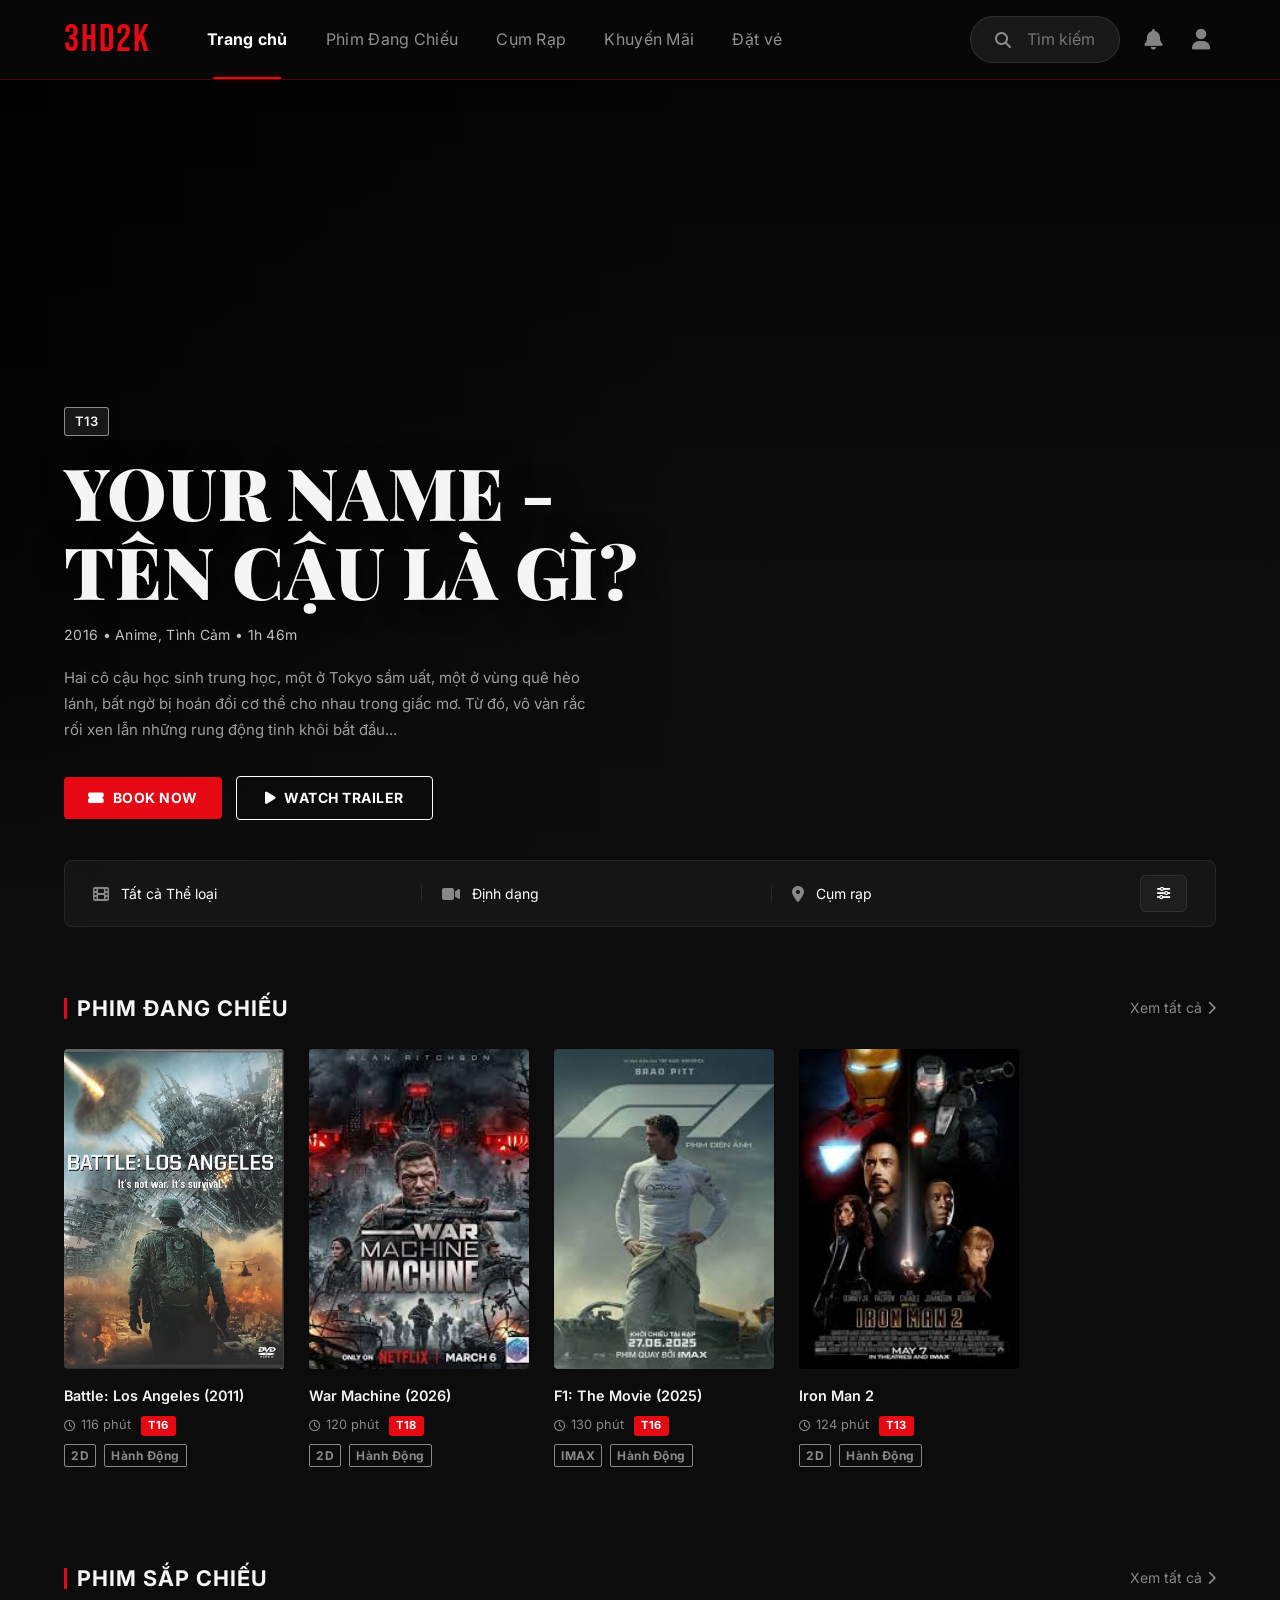
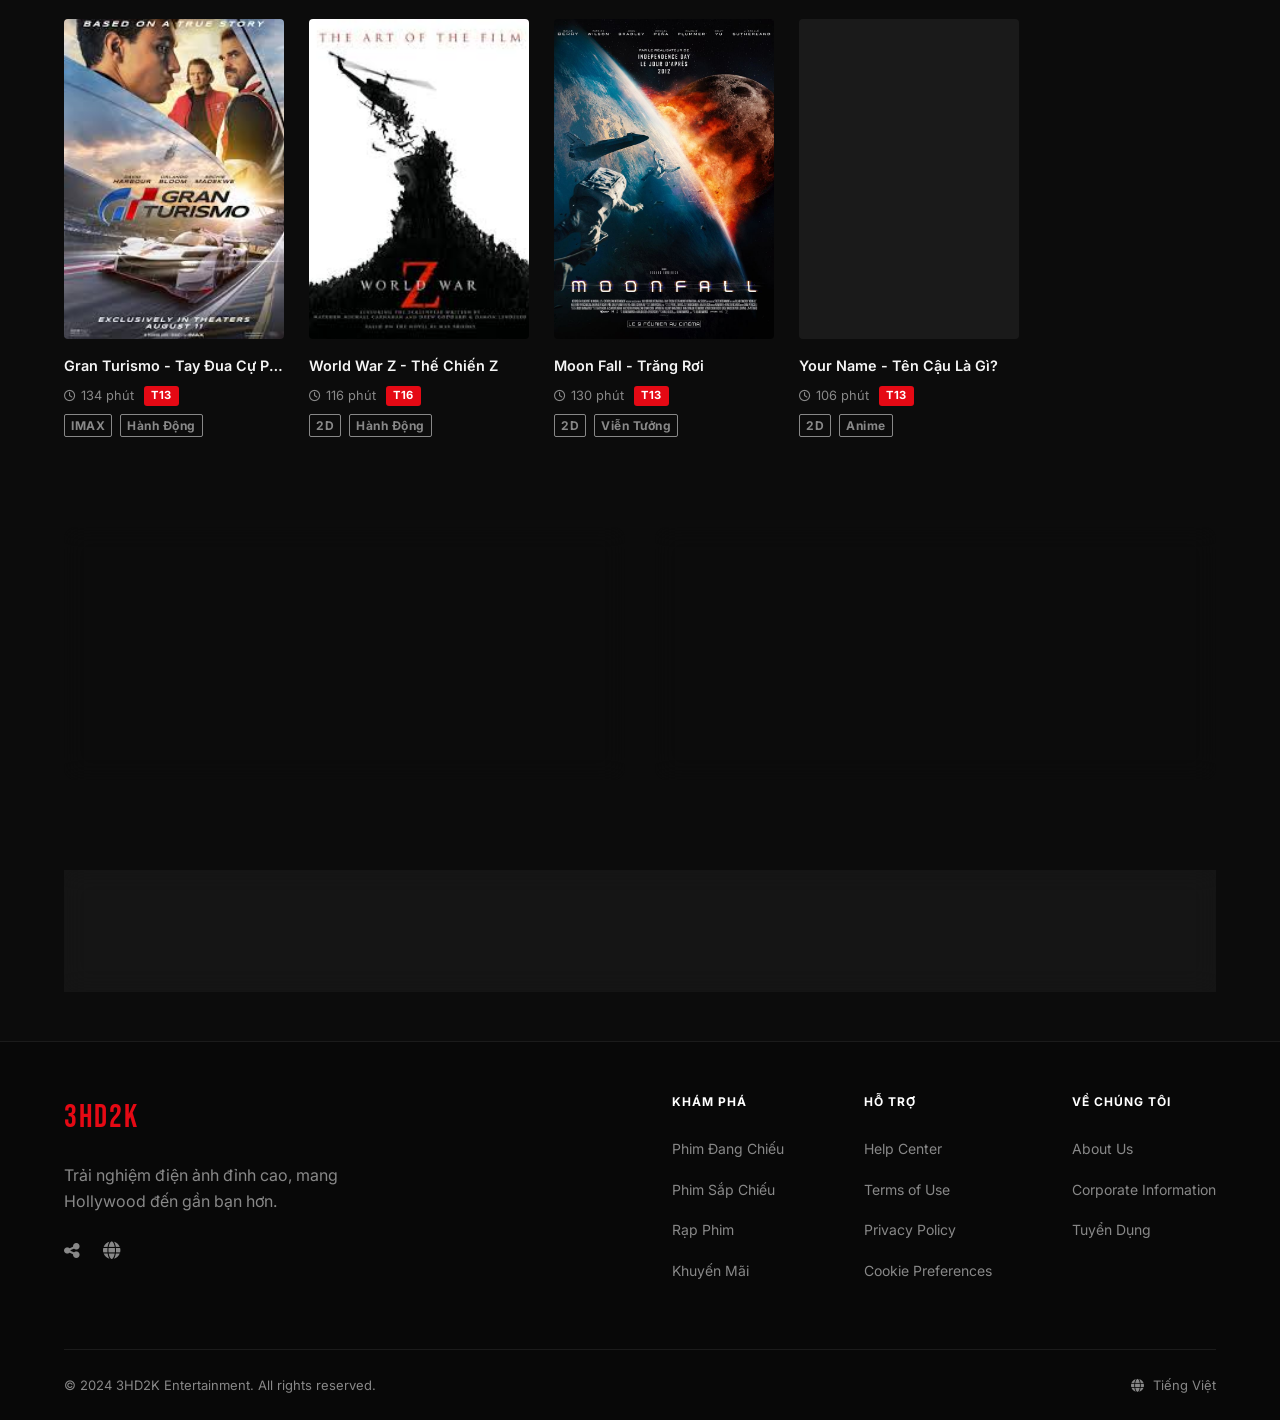
==== 3HD2K_Fixed_Layout/index.html @ b624805a "3HD2K_Back_BackUp_4" ====
<!DOCTYPE html>
<html lang="vi">
<head>
    <meta charset="UTF-8">
    <meta name="viewport" content="width=device-width, initial-scale=1.0">
    <title>3HD2K - Premium Cinematic Experience</title>
    <link rel="stylesheet" href="css/main.css">
    <link rel="stylesheet" href="css/home.css">
    <!-- Load custom fonts: Bebas Neue for Headings, Inter for Body -->
    <link rel="preconnect" href="https://fonts.googleapis.com">
    <link rel="preconnect" href="https://fonts.gstatic.com" crossorigin>
    <link href="https://fonts.googleapis.com/css2?family=Bebas+Neue&family=Inter:wght@300;400;500;600;700&family=Playfair+Display:wght@700;900&display=swap" rel="stylesheet">
    <!-- FontAwesome for Icons -->
    <link href="https://cdnjs.cloudflare.com/ajax/libs/font-awesome/6.4.0/css/all.min.css" rel="stylesheet">
</head>
<body>
    <header class="navbar">
        <div class="nav-left">
            <a href="index.html" class="logo">3HD2K</a>
            <nav class="nav-links">
                <a href="#" class="active">Trang chủ</a>
                <a href="movies.html">Phim Đang Chiếu</a>
                <a href="cinemas.html">Cụm Rạp</a>
                <a href="#">Khuyến Mãi</a>
                <a href="#">Đặt vé</a>
            </nav>
        </div>
        <div class="nav-actions">
            <div class="search-pill" id="search-pill">
                <i class="fas fa-search" id="search-icon"></i>
                <input type="text" id="search-input" placeholder="Tìm kiếm phim..." />
                <span id="search-text">Tìm kiếm</span>
            </div>
            <i class="fas fa-bell"></i>
            <i class="fas fa-user"></i>
        </div>
    </header>

    <main>
        <!-- HERO SECTION -->
        <section class="hero" id="hero-section">
            <div class="hero-content" id="hero-content" style="transition: opacity 0.5s ease;">
                <span class="age-rating" id="hero-age">T13</span>
                <h1 class="movie-title" id="hero-title">YOUR NAME - TÊN CẬU LÀ GÌ?</h1>
                <p class="movie-meta" id="hero-meta">2016 &bull; Anime, Tình Cảm &bull; 1h 46m</p>
                <p class="movie-desc" id="hero-desc">Hai cô cậu học sinh trung học, một ở Tokyo sầm uất, một ở vùng quê hẻo lánh, bất ngờ bị hoán đổi cơ thể cho nhau trong giấc mơ. Từ đó, vô vàn rắc rối xen lẫn những rung động tinh khôi bắt đầu...</p>
                <div class="hero-buttons">
                    <a href="#" class="btn btn-primary"><i class="fas fa-ticket-alt" style="margin-right: 8px;"></i>BOOK NOW</a>
                    <a href="#" class="btn btn-outline" id="btn-watch-trailer"><i class="fas fa-play" style="margin-right: 8px;"></i>WATCH TRAILER</a>
                </div>
            </div>
        </section>

        <!-- FILTER BAR -->
        <section class="filters-container">
            <div class="filters glass-panel">
                <div class="filter-item">
                    <i class="fas fa-film"></i>
                    <select id="filter-genre">
                        <option value="all">Tất cả Thể loại</option>
                        <option value="Hành Động">Hành Động</option>
                        <option value="Viễn Tưởng">Viễn Tưởng</option>
                        <option value="Kinh Dị">Kinh Dị</option>
                    </select>
                </div>
                <div class="filter-item">
                    <i class="fas fa-video"></i>
                    <select id="filter-format">
                        <option value="all">Định dạng</option>
                        <option value="2D">2D</option>
                        <option value="3D">3D</option>
                        <option value="IMAX">IMAX</option>
                        <option value="4DX">4DX</option>
                    </select>
                </div>
                <div class="filter-item">
                    <i class="fas fa-map-marker-alt"></i>
                    <select id="filter-cinema">
                        <option value="all">Cụm rạp</option>
                        <option value="Q1">3HD2K Quận 1</option>
                        <option value="Q7">3HD2K Quận 7</option>
                    </select>
                </div>
                <button class="filter-btn"><i class="fas fa-sliders-h"></i></button>
            </div>
        </section>

        <!-- NOW SHOWING -->
        <section class="movie-section">
            <div class="section-header">
                <h2>PHIM ĐANG CHIẾU</h2>
                <a href="movies.html?tab=now-showing" class="see-all">Xem tất cả <i class="fas fa-chevron-right"></i></a>
            </div>
            <div class="movie-grid" id="now-showing-grid">
                <div class="movie-card">
                    <div class="poster" style="background-image: url('images/battle_la.jpg')">
                        <div class="poster-overlay">
                            <span class="overlay-text">Xem thêm</span>
                            <a href="#" class="btn-book">Đặt vé ngay</a>
                        </div>
                    </div>
                    <div class="info">
                        <h3>Battle: Los Angeles (2011)</h3>
                        <div class="movie-meta-row">
                            <span class="duration"><i class="far fa-clock"></i> 116 phút</span>
                            <span class="age-badge">T16</span>
                        </div>
                        <div class="tags"><span class="tag">2D</span></div>
                    </div>
                </div>
                <div class="movie-card">
                    <div class="poster" style="background-image: url('images/war_machine.jpg')">
                        <div class="poster-overlay">
                            <span class="overlay-text">Xem thêm</span>
                            <a href="#" class="btn-book">Đặt vé ngay</a>
                        </div>
                    </div>
                    <div class="info">
                        <h3>War Machine (2026)</h3>
                        <div class="movie-meta-row">
                            <span class="duration"><i class="far fa-clock"></i> 120 phút</span>
                            <span class="age-badge">T18</span>
                        </div>
                        <div class="tags"><span class="tag">2D</span><span class="tag">4DX</span></div>
                    </div>
                </div>
                <div class="movie-card">
                    <div class="poster" style="background-image: url('images/f1_movie.jpg')">
                        <div class="poster-overlay">
                            <span class="overlay-text">Xem thêm</span>
                            <a href="#" class="btn-book">Đặt vé ngay</a>
                        </div>
                    </div>
                    <div class="info">
                        <h3>F1: The Movie (2025)</h3>
                        <div class="movie-meta-row">
                            <span class="duration"><i class="far fa-clock"></i> 130 phút</span>
                            <span class="age-badge">T16</span>
                        </div>
                        <div class="tags"><span class="tag">IMAX</span><span class="tag">2D</span></div>
                    </div>
                </div>
                <div class="movie-card">
                    <div class="poster" style="background-image: url('images/iron_man2.jpg')">
                        <div class="poster-overlay">
                            <span class="overlay-text">Xem thêm</span>
                            <a href="#" class="btn-book">Đặt vé ngay</a>
                        </div>
                    </div>
                    <div class="info">
                        <h3>Iron Man 2</h3>
                        <div class="movie-meta-row">
                            <span class="duration"><i class="far fa-clock"></i> 124 phút</span>
                            <span class="age-badge">T13</span>
                        </div>
                        <div class="tags"><span class="tag">2D</span><span class="tag">IMAX</span></div>
                    </div>
                </div>
            </div>
        </section>

        <!-- COMING SOON -->
        <section class="movie-section">
            <div class="section-header">
                <h2>PHIM SẮP CHIẾU</h2>
                <a href="movies.html?tab=coming-soon" class="see-all">Xem tất cả <i class="fas fa-chevron-right"></i></a>
            </div>
            <div class="movie-grid">
                <div class="movie-card">
                    <div class="poster" style="background-image: url('images/Gran_Turismo.jpg')">
                        <div class="poster-overlay">
                            <span class="overlay-text">Xem thêm</span>
                            <a href="#" class="btn-book">Đặt trước vé</a>
                        </div>
                    </div>
                    <div class="info">
                        <h3>Gran Turismo - Tay Đua Cự Phách</h3>
                        <div class="movie-meta-row">
                            <span class="duration"><i class="far fa-clock"></i> 134 phút</span>
                            <span class="age-badge">T13</span>
                        </div>
                        <div class="tags"><span class="tag">IMAX</span><span class="tag">Hành Động</span></div>
                    </div>
                </div>
                <div class="movie-card">
                    <div class="poster" style="background-image: url('images/World_war_Z.jpg')">
                        <div class="poster-overlay">
                            <span class="overlay-text">Xem thêm</span>
                            <a href="#" class="btn-book">Đặt trước vé</a>
                        </div>
                    </div>
                    <div class="info">
                        <h3>World War Z - Thế Chiến Z</h3>
                        <div class="movie-meta-row">
                            <span class="duration"><i class="far fa-clock"></i> 116 phút</span>
                            <span class="age-badge">T16</span>
                        </div>
                        <div class="tags"><span class="tag">2D</span><span class="tag">Hành Động</span></div>
                    </div>
                </div>
                <div class="movie-card">
                    <div class="poster" style="background-image: url('images/Moon_Fall.jpg')">
                        <div class="poster-overlay">
                            <span class="overlay-text">Xem thêm</span>
                            <a href="#" class="btn-book">Đặt trước vé</a>
                        </div>
                    </div>
                    <div class="info">
                        <h3>Moon Fall - Trăng Rơi</h3>
                        <div class="movie-meta-row">
                            <span class="duration"><i class="far fa-clock"></i> 130 phút</span>
                            <span class="age-badge">T13</span>
                        </div>
                        <div class="tags"><span class="tag">2D</span><span class="tag">Viễn Tưởng</span></div>
                    </div>
                </div>
                <div class="movie-card">
                    <div class="poster" style="background-image: url('https://upload.wikimedia.org/wikipedia/en/0/0b/Your_Name_poster.png')">
                        <div class="poster-overlay">
                            <span class="overlay-text">Xem thêm</span>
                            <a href="#" class="btn-book">Đặt trước vé</a>
                        </div>
                    </div>
                    <div class="info">
                        <h3>Your Name - Tên Cậu Là Gì?</h3>
                        <div class="movie-meta-row">
                            <span class="duration"><i class="far fa-clock"></i> 106 phút</span>
                            <span class="age-badge">T13</span>
                        </div>
                        <div class="tags"><span class="tag">2D</span><span class="tag">Anime</span></div>
                    </div>
                </div>
            </div>
        </section>

        <!-- FEATURE ZONES -->
        <section class="features-section">
            <!-- Cine-Match -->
            <div class="feature-card cinematch glass-panel">
                <div class="feature-content">
                    <h2 class="feature-title"><i class="far fa-heart"></i> CINE-MATCH</h2>
                    <p>Find your cinema soulmate. Join the Social Zone to connect with fans of the same genres and plan your next movie date.</p>
                    <a href="#" class="btn btn-outline-small">Khám phá ngay</a>
                </div>
            </div>
            <!-- After-Credit Lounge -->
            <div class="feature-card aftercredit glass-panel">
                <div class="feature-content">
                    <i class="far fa-comments feature-icon"></i>
                    <h2 class="feature-title">AFTER-CREDIT LOUNGE</h2>
                    <p>Thảo luận về những cú twist, giả thuyết và easter eggs sau khi xem phim.</p>
                    <a href="#" class="link-text">Tham gia <i class="fas fa-arrow-right" style="margin-left: 5px;"></i></a>
                </div>
            </div>
        </section>

        <!-- REWARDS -->
        <section class="rewards-section glass-panel">
            <div class="rewards-info">
                <h2 class="rewards-title"><i class="fas fa-star" style="color:var(--primary-red); margin-right: 8px;"></i>3HD2K REWARDS</h2>
                <p>Tích điểm đổi vé, nhận bắp nước miễn phí và nhiều đặc quyền VIP.</p>
            </div>
            <div class="rewards-action">
                <div class="points">Điểm của bạn<br><strong>0 PTS</strong></div>
                <a href="#" class="btn btn-primary">ĐĂNG KÝ THÀNH VIÊN VIP</a>
            </div>
        </section>
    </main>

    <!-- FOOTER -->
    <footer>
        <div class="footer-content">
            <div class="footer-brand">
                <h2 class="logo">3HD2K</h2>
                <p>Trải nghiệm điện ảnh đỉnh cao, mang Hollywood đến gần bạn hơn.</p>
                <div class="social-icons">
                    <i class="fas fa-share-alt"></i>
                    <i class="fas fa-globe"></i>
                </div>
            </div>
            <div class="footer-links">
                <div class="link-column">
                    <h4>KHÁM PHÁ</h4>
                    <ul>
                        <li><a href="#">Phim Đang Chiếu</a></li>
                        <li><a href="#">Phim Sắp Chiếu</a></li>
                        <li><a href="#">Rạp Phim</a></li>
                        <li><a href="#">Khuyến Mãi</a></li>
                    </ul>
                </div>
                <div class="link-column">
                    <h4>HỖ TRỢ</h4>
                    <ul>
                        <li><a href="#">Help Center</a></li>
                        <li><a href="#">Terms of Use</a></li>
                        <li><a href="#">Privacy Policy</a></li>
                        <li><a href="#">Cookie Preferences</a></li>
                    </ul>
                </div>
                <div class="link-column">
                    <h4>VỀ CHÚNG TÔI</h4>
                    <ul>
                        <li><a href="#">About Us</a></li>
                        <li><a href="#">Corporate Information</a></li>
                        <li><a href="#">Tuyển Dụng</a></li>
                    </ul>
                </div>
            </div>
        </div>
        <div class="footer-bottom">
            <p>&copy; 2024 3HD2K Entertainment. All rights reserved.</p>
            <p><i class="fas fa-globe" style="margin-right: 5px;"></i> Tiếng Việt</p>
        </div>
    </footer>

    <!-- TRAILER MODAL -->
    <div id="trailer-modal" class="modal">
        <div class="modal-content">
            <span class="close-btn" id="close-modal">&times;</span>
            <div class="video-container">
                <iframe id="trailer-video" src="" title="YouTube video player" frameborder="0"
                    allow="accelerometer; autoplay; clipboard-write; encrypted-media; gyroscope; picture-in-picture"
                    allowfullscreen></iframe>
                <!-- Fallback khi YouTube block embed -->
                <div id="trailer-fallback" style="display:none; position:absolute; inset:0; background:#0a0a0a; display:none; flex-direction:column; align-items:center; justify-content:center; gap:20px; border-radius:8px;">
                    <div style="font-size:3rem;">&#9654;</div>
                    <p style="color:rgba(255,255,255,0.7); font-family:'Inter',sans-serif; font-size:0.95rem; text-align:center; max-width:300px; line-height:1.6;">Video kh&#244;ng th&#7875; ph&#225;t tr&#7921;c ti&#7871;p.<br>Xem trailer tr&#234;n YouTube:</p>
                    <a id="trailer-yt-link" href="#" target="_blank" rel="noopener"
                        style="display:inline-flex; align-items:center; gap:10px; background:#e50914; color:#fff; padding:12px 28px; border-radius:6px; font-family:'Inter',sans-serif; font-weight:600; font-size:0.95rem; text-decoration:none; transition:background 0.2s;">
                        <svg width="20" height="20" viewBox="0 0 24 24" fill="white"><path d="M19.615 3.184c-3.604-.246-11.631-.245-15.23 0-3.897.266-4.356 2.62-4.385 8.816.029 6.185.484 8.549 4.385 8.816 3.6.245 11.626.246 15.23 0 3.897-.266 4.356-2.62 4.385-8.816-.029-6.185-.484-8.549-4.385-8.816zm-10.615 12.816v-8l8 3.993-8 4.007z"/></svg>
                        Xem tr&#234;n YouTube
                    </a>
                </div>
            </div>
        </div>
    </div>

    <script src="js/data.js"></script>
    <script src="js/main.js"></script>
    <script src="js/home.js"></script>
</body>
</html>
---- 3HD2K_Fixed_Layout/css/main.css ----
/* 3HD2K Stylesheet
  Theme: Cinematic Noir, High Contrast, Glassmorphism
*/

:root {
    --primary-red: #E50914;
    --bg-color: #0c0c0c;
    --bg-elevated: #1a1a1a;
    --text-main: #f5f5f5;
    --text-muted: #888888;
    --glass-bg: rgba(255, 255, 255, 0.04);
    --glass-border: rgba(255, 255, 255, 0.08);
    --page-padding: max(5%, calc((100% - 1200px) / 2));
}

* {
    box-sizing: border-box;
    margin: 0;
    padding: 0;
}

body {
    /* Using Inter for a clean, modern UI feel */
    font-family: 'Inter', sans-serif;
    font-size: 16px;
    background-color: var(--bg-color);
    color: var(--text-main);
    line-height: 1.6;
    overflow-x: hidden;
    -webkit-font-smoothing: antialiased;
    -moz-osx-font-smoothing: grayscale;
}

/* Headings & Brand Typography */
h1, h2, h3, h4, .btn, .tag {
    font-family: 'Inter', sans-serif;
    font-weight: 700;
    letter-spacing: 0.5px;
}

.logo {
    font-family: 'Bebas Neue', sans-serif;
    letter-spacing: 2px;
    font-weight: normal;
}

a {
    color: var(--text-main);
    text-decoration: none;
    transition: color 0.3s ease;
}

a:hover {
    color: var(--primary-red);
}

/* UI Components */
.glass-panel {
    background: var(--glass-bg);
    border: 1px solid var(--glass-border);
    backdrop-filter: blur(12px);
    -webkit-backdrop-filter: blur(12px);
    border-radius: 8px;
}

.btn {
    display: inline-block;
    padding: 10px 24px;
    border-radius: 4px;
    text-align: center;
    cursor: pointer;
    font-size: 0.875rem;
    transition: all 0.3s ease;
}

.btn-primary {
    background-color: var(--primary-red);
    color: white;
    border: none;
}

.btn-primary:hover {
    background-color: #c40610;
    transform: translateY(-1px);
}

.btn-outline {
    background: transparent;
    border: 1px solid white;
    color: white;
    padding: 10px 28px;
    font-size: 0.875rem;
}

.btn-outline:hover {
    background: white;
    color: var(--bg-color);
}

.btn-outline-small {
    background: transparent;
    border: 1px solid white;
    color: white;
    padding: 6px 18px;
    font-size: 0.8125rem;
    border-radius: 20px;
}

.btn-outline-small:hover {
    background: white;
    color: var(--bg-color);
}

/* --- NAVBAR --- */
.navbar {
    position: fixed;
    top: 0;
    left: 0;
    width: 100%;
    padding: 0 var(--page-padding);
    height: 80px;
    display: flex;
    justify-content: space-between;
    align-items: center;
    z-index: 100;
    background: rgba(8, 8, 8, 0.92);
    backdrop-filter: blur(16px);
    -webkit-backdrop-filter: blur(16px);
    border-bottom: 1px solid rgba(229, 9, 20, 0.3);
    box-shadow: 0 2px 20px rgba(0, 0, 0, 0.5);
}

.nav-left {
    display: flex;
    align-items: center;
    gap: 40px;
    height: 100%;
}

.logo {
    color: var(--primary-red);
    font-size: 2.4rem;
    cursor: pointer;
    flex-shrink: 0;
}

.nav-links {
    display: flex;
    align-items: center;
    gap: 6px;
    height: 100%;
}

.nav-links a {
    font-family: 'Inter', sans-serif;
    font-size: 1rem;
    letter-spacing: 0.3px;
    color: rgba(255, 255, 255, 0.55);
    position: relative;
    height: 100%;
    display: flex;
    align-items: center;
    padding: 0 16px;
    transition: color 0.3s ease, background 0.3s ease;
    border-radius: 6px;
}

.nav-links a::after {
    content: '';
    position: absolute;
    bottom: 0;
    left: 50%;
    transform: translateX(-50%) scaleX(0);
    width: 60%;
    height: 2px;
    background: var(--primary-red);
    border-radius: 2px;
    transition: transform 0.3s ease;
    box-shadow: 0 0 8px rgba(229, 9, 20, 0.4);
}

.nav-links a:hover {
    color: #ffffff;
    background: rgba(255, 255, 255, 0.05);
}

.nav-links a:hover::after {
    transform: translateX(-50%) scaleX(1);
}

.nav-links a.active {
    color: #ffffff;
    font-weight: bold;
}

.nav-links a.active::after {
    transform: translateX(-50%) scaleX(1);
}

.nav-actions {
    display: flex;
    align-items: center;
    gap: 18px;
}

/* Pill-shaped search */
.search-pill {
    display: flex;
    align-items: center;
    gap: 8px;
    padding: 10px 24px;
    border-radius: 50px;
    background: rgba(255, 255, 255, 0.07);
    border: 1px solid rgba(255, 255, 255, 0.1);
    cursor: pointer;
    transition: all 0.3s ease;
}

.search-pill:hover {
    background: rgba(255, 255, 255, 0.12);
    border-color: rgba(255, 255, 255, 0.2);
    box-shadow: 0 0 12px rgba(229, 9, 20, 0.15);
}

.search-pill i {
    font-size: 1rem;
    color: rgba(255, 255, 255, 0.5);
    transition: color 0.3s ease;
}

.search-pill:hover i {
    color: var(--primary-red);
}

.search-pill span {
    font-family: 'Inter', sans-serif;
    font-size: 1rem;
    color: rgba(255, 255, 255, 0.4);
    white-space: nowrap;
    transition: color 0.3s ease;
}

.search-pill:hover span {
    color: rgba(255, 255, 255, 0.6);
}

/* Hidden input field by default */
#search-input {
    background: transparent;
    border: none;
    color: white;
    font-family: 'Inter', sans-serif;
    font-size: 0.95rem;
    width: 0;
    opacity: 0;
    transition: width 0.4s ease, opacity 0.3s ease;
    outline: none;
}

/* Active state for search pill */
.search-pill.active {
    background: rgba(255, 255, 255, 0.12);
    border-color: rgba(255, 255, 255, 0.2);
    box-shadow: 0 0 12px rgba(229, 9, 20, 0.15);
    cursor: text;
}

.search-pill.active #search-input {
    width: 200px;
    opacity: 1;
}

.search-pill.active #search-text {
    display: none;
}

.search-pill.active i {
    color: var(--primary-red);
}

.nav-actions > i {
    font-size: 1.3rem;
    cursor: pointer;
    color: rgba(255, 255, 255, 0.5);
    transition: color 0.25s ease, transform 0.25s ease;
    padding: 6px;
}

.nav-actions > i:hover {
    color: var(--primary-red);
    transform: scale(1.15);
}

footer {
    border-top: 1px solid var(--glass-border);
    padding: 50px var(--page-padding) 25px var(--page-padding);
    background-color: rgba(5,5,5,0.5);
}

.footer-content {
    display: flex;
    justify-content: space-between;
    margin-bottom: 50px;
    flex-wrap: wrap;
    gap: 50px;
}

.footer-brand {
    max-width: 320px;
}

.footer-brand .logo {
    margin-bottom: 20px;
    font-size: 2rem;
}

.footer-brand p {
    color: var(--text-muted);
    margin-bottom: 25px;
    font-family: 'Inter', sans-serif;
    line-height: 1.6;
}

.social-icons i {
    margin-right: 20px;
    font-size: 1.1rem;
    cursor: pointer;
    color: var(--text-muted);
    transition: color 0.3s;
}

.social-icons i:hover {
    color: white;
}

.footer-links {
    display: flex;
    gap: 80px;
    flex-wrap: wrap;
}

.link-column h4 {
    font-family: 'Inter', sans-serif;
    font-size: 0.75rem;
    font-weight: bold;
    margin-bottom: 25px;
    color: white;
    letter-spacing: 1px;
}

.link-column ul {
    list-style: none;
}

.link-column ul li {
    margin-bottom: 15px;
}

.link-column ul li a {
    color: var(--text-muted);
    font-size: 0.875rem;
    font-family: 'Inter', sans-serif;
}

.link-column ul li a:hover {
    color: white;
}

.footer-bottom {
    display: flex;
    justify-content: space-between;
    align-items: center;
    padding-top: 25px;
    border-top: 1px solid var(--glass-border);
    color: var(--text-muted);
    font-size: 0.8125rem;
    font-family: 'Inter', sans-serif;
}

/* --- TRAILER MODAL --- */
.modal {
    display: none; /* Hidden by default */
    position: fixed;
    z-index: 999;
    left: 0;
    top: 0;
    width: 100%;
    height: 100%;
    background-color: rgba(0, 0, 0, 0.85); /* Black w/ opacity */
    backdrop-filter: blur(5px);
    -webkit-backdrop-filter: blur(5px);
    justify-content: center;
    align-items: center;
    animation: fadeIn 0.3s ease;
}

@keyframes fadeIn {
    from { opacity: 0; }
    to { opacity: 1; }
}

.modal-content {
    position: relative;
    width: 80%;
    max-width: 900px;
    background: #000;
    border-radius: 8px;
    box-shadow: 0 5px 30px rgba(229, 9, 20, 0.3);
    border: 1px solid rgba(255,255,255,0.1);
}

.close-btn {
    position: absolute;
    top: -40px;
    right: 0;
    color: white;
    font-size: 35px;
    font-weight: bold;
    cursor: pointer;
    transition: color 0.3s;
}

.close-btn:hover {
    color: var(--primary-red);
}

.video-container {
    position: relative;
    padding-bottom: 56.25%; /* 16:9 aspect ratio */
    height: 0;
    overflow: hidden;
    border-radius: 8px;
}

.video-container iframe {
    position: absolute;
    top: 0;
    left: 0;
    width: 100%;
    height: 100%;
}

/* --- RESPONSIVE DESIGN --- */
@media (max-width: 992px) {
    .movie-title { font-size: 3.5rem; }
    .features-section { grid-template-columns: 1fr; }
    .filters { flex-wrap: wrap; }
    .filter-item { border-right: none; border-bottom: 1px solid var(--glass-border); padding-bottom: 10px; }
}

@media (max-width: 768px) {
    .hero { height: 85vh; padding-bottom: 60px; }
    .movie-title { font-size: 2.5rem; }
    .hero-buttons { flex-direction: column; align-items: flex-start; }
    .rewards-section { flex-direction: column; gap: 30px; text-align: center; }
    .rewards-title { justify-content: center; }
    .rewards-action { flex-direction: column; gap: 20px; }
    .points { text-align: center; }
    .footer-content { flex-direction: column; }
    .footer-links { gap: 40px; }
}
---- 3HD2K_Fixed_Layout/css/home.css ----
/* --- HERO SECTION --- */
.hero {
    height: 100vh;
    /* Cinematic Background using Unsplash placeholder */
    background: linear-gradient(to top, var(--bg-color) 0%, rgba(12,12,12,0.3) 35%, rgba(0,0,0,0.6) 100%),
                linear-gradient(to right, rgba(0,0,0,0.85) 0%, transparent 55%),
                url('https://blogger.googleusercontent.com/img/b/R29vZ2xl/AVvXsEhnSURswrgKGgY2hE8cwABvIHXJk9Y0naYN1cN4w6Tf0aJ9kEsgSgGrGtBaxhyphenhyphenqRQ4GcTJaHELDx2G0rlx6mrulOu2f_tSKEoJo4IVXFjwBFC8RYrT-V9mFRxLPw_W8qFCcjOz-lmYdl9wr/s1600/742320.jpg') center/cover no-repeat;
    display: flex;
    align-items: flex-end;
    padding: 0 var(--page-padding) 80px var(--page-padding);
    position: relative;
}

.hero-content {
    max-width: 600px;
    position: relative;
    z-index: 2;
}

.age-rating {
    display: inline-block;
    border: 1px solid rgba(255,255,255,0.5);
    padding: 3px 10px;
    font-size: 0.8125rem;
    font-family: 'Inter', sans-serif;
    font-weight: 600;
    margin-bottom: 16px;
    border-radius: 3px;
    background: rgba(255,255,255,0.08);
}

.movie-title {
    font-family: 'Playfair Display', serif;
    font-size: 4.5rem;
    font-weight: 900;
    line-height: 1.1;
    margin-bottom: 14px;
    text-shadow: 2px 2px 30px rgba(0,0,0,0.9);
    text-transform: uppercase;
}

.movie-meta {
    font-family: 'Inter', sans-serif;
    font-size: 0.875rem;
    margin-bottom: 18px;
    color: rgba(255,255,255,0.75);
    font-weight: 400;
    letter-spacing: 0.3px;
}

.movie-desc {
    margin-bottom: 32px;
    font-size: 0.9375rem;
    color: rgba(255,255,255,0.6);
    max-width: 540px;
    line-height: 1.75;
}

.hero-buttons {
    display: flex;
    align-items: center;
    gap: 14px;
}

/* --- FILTER BAR --- */
.filters-container {
    padding: 0 var(--page-padding);
    margin-top: -40px;
    position: relative;
    z-index: 10;
}

.filters {
    display: flex;
    padding: 14px 28px;
    gap: 20px;
    align-items: center;
    width: 100%;
}

.filter-item {
    display: flex;
    align-items: center;
    gap: 12px;
    flex: 1;
    border-right: 1px solid var(--glass-border);
}

.filter-item:last-of-type {
    border-right: none;
}

.filter-item i {
    color: var(--text-muted);
}

.filter-item select {
    background: transparent;
    border: none;
    color: white;
    font-family: 'Inter', sans-serif;
    font-size: 0.875rem;
    width: 100%;
    outline: none;
    cursor: pointer;
    appearance: none;
}

.filter-item select option {
    background: var(--bg-elevated);
    color: white;
}

.filter-btn {
    background: var(--glass-bg);
    border: 1px solid var(--glass-border);
    color: white;
    padding: 10px 16px;
    border-radius: 6px;
    cursor: pointer;
    transition: background 0.3s;
}

.filter-btn:hover {
    background: rgba(255, 255, 255, 0.1);
}

/* --- MOVIE SECTIONS --- */
.movie-section {
    padding: 70px var(--page-padding) 10px var(--page-padding);
}

.section-header {
    display: flex;
    justify-content: space-between;
    align-items: flex-end;
    margin-bottom: 30px;
}

.section-header h2 {
    font-size: 1.35rem;
    border-left: 3px solid var(--primary-red);
    padding-left: 10px;
    line-height: 1;
    text-transform: uppercase;
    letter-spacing: 1px;
}

.see-all {
    font-family: 'Inter', sans-serif;
    font-size: 0.875rem;
    color: var(--text-muted);
    display: flex;
    align-items: center;
    gap: 5px;
}

.see-all:hover {
    color: white;
}

.movie-grid {
    display: flex;
    gap: 25px;
    overflow-x: auto;
    padding-bottom: 20px;
    /* Hide scrollbar for clean look */
    scrollbar-width: none; 
}
.movie-grid::-webkit-scrollbar {
    display: none;
}

.movie-card {
    min-width: 220px;
    flex: 0 0 220px;
    cursor: pointer;
}

.poster {
    height: 320px;
    background-color: var(--bg-elevated);
    background-size: cover;
    background-position: center;
    border-radius: 4px;
    margin-bottom: 15px;
    transition: transform 0.3s ease, box-shadow 0.3s ease;
    position: relative;
    overflow: hidden;
}

.movie-card:hover .poster {
    transform: translateY(-5px);
    box-shadow: 0 10px 20px rgba(0,0,0,0.5);
}

/* --- POSTER HOVER OVERLAY --- */
.poster-overlay {
    position: absolute;
    inset: 0;
    background: linear-gradient(
        to top,
        rgba(0, 0, 0, 0.95) 0%,
        rgba(0, 0, 0, 0.7) 40%,
        rgba(0, 0, 0, 0.3) 70%,
        transparent 100%
    );
    display: flex;
    flex-direction: column;
    align-items: center;
    justify-content: center;
    gap: 18px;
    opacity: 0;
    transition: opacity 0.4s cubic-bezier(0.25, 0.46, 0.45, 0.94);
}

.movie-card:hover .poster-overlay {
    opacity: 1;
}

.overlay-text {
    font-family: 'Inter', sans-serif;
    font-size: 0.875rem;
    font-weight: 700;
    letter-spacing: 1.5px;
    color: #ffffff;
    text-transform: uppercase;
    transform: translateY(15px);
    transition: transform 0.4s cubic-bezier(0.25, 0.46, 0.45, 0.94),
                background 0.3s ease,
                border-color 0.3s ease,
                box-shadow 0.3s ease;
    /* Rounded pill block */
    padding: 10px 28px;
    border-radius: 50px;
    background: rgba(255, 255, 255, 0.12);
    border: 1.5px solid rgba(255, 255, 255, 0.3);
    backdrop-filter: blur(8px);
    -webkit-backdrop-filter: blur(8px);
}

.movie-card:hover .overlay-text {
    transform: translateY(0);
}

.overlay-text:hover {
    background: rgba(229, 9, 20, 0.85);
    border-color: rgba(229, 9, 20, 0.9);
    box-shadow: 0 0 18px rgba(229, 9, 20, 0.45), 0 4px 12px rgba(0, 0, 0, 0.4);
}

.btn-book {
    display: inline-block;
    padding: 8px 22px;
    background-color: var(--primary-red);
    color: #fff;
    font-family: 'Inter', sans-serif;
    font-size: 0.8125rem;
    font-weight: 600;
    letter-spacing: 0.5px;
    border-radius: 4px;
    text-decoration: none;
    transform: translateY(20px);
    transition: transform 0.4s cubic-bezier(0.25, 0.46, 0.45, 0.94) 0.05s,
                background-color 0.3s ease;
    cursor: pointer;
}

.movie-card:hover .btn-book {
    transform: translateY(0);
}

.btn-book:hover {
    background-color: #ff1a26;
    color: #fff;
}

.placeholder {
    background: linear-gradient(135deg, #111 0%, #222 100%);
}

.info h3 {
    font-family: 'Inter', sans-serif;
    font-size: 0.9rem;
    font-weight: 600;
    margin-bottom: 8px;
    white-space: nowrap;
    overflow: hidden;
    text-overflow: ellipsis;
    letter-spacing: normal;
}

.tags {
    display: flex;
    gap: 8px;
}

.tag {
    border: 1px solid var(--text-muted);
    padding: 1px 6px;
    font-size: 0.75rem;
    color: var(--text-muted);
    border-radius: 2px;
}

.movie-meta-row {
    display: flex;
    align-items: center;
    gap: 10px;
    margin-bottom: 8px;
}

.duration {
    font-family: 'Inter', sans-serif;
    font-size: 0.8rem;
    color: var(--text-muted);
    display: flex;
    align-items: center;
    gap: 5px;
}

.duration i {
    font-size: 0.75rem;
}

.age-badge {
    font-family: 'Inter', sans-serif;
    font-size: 0.7rem;
    font-weight: 700;
    color: #fff;
    background: var(--primary-red);
    padding: 1px 7px;
    border-radius: 3px;
    letter-spacing: 0.5px;
}

/* --- FEATURES SECTION --- */
.features-section {
    padding: 60px var(--page-padding);
    display: grid;
    grid-template-columns: 1fr 1fr;
    gap: 30px;
}

.feature-card {
    padding: 35px;
    min-height: 220px;
    display: flex;
    flex-direction: column;
    justify-content: flex-end;
    position: relative;
    overflow: hidden;
    border-radius: 12px;
}

.cinematch {
    background: linear-gradient(to right, rgba(12,12,12,0.9) 20%, transparent),
                url('https://images.unsplash.com/photo-1485001564903-56e6a54d46ce?auto=format&fit=crop&w=800&q=80') center/cover;
}

.aftercredit {
    background: linear-gradient(135deg, rgba(20,20,20,0.8), rgba(5,5,5,0.9));
}

.feature-content {
    position: relative;
    z-index: 2;
    max-width: 80%;
}

.feature-title {
    font-size: 1.35rem;
    margin-bottom: 12px;
    display: flex;
    align-items: center;
    gap: 10px;
}

.cinematch .feature-title {
    color: var(--primary-red);
}

.feature-content p {
    margin-bottom: 20px;
    color: #cccccc;
    font-size: 0.9375rem;
}

.feature-icon {
    font-size: 1.8rem;
    margin-bottom: 12px;
    color: var(--text-muted);
}

.link-text {
    font-family: 'Inter', sans-serif;
    font-size: 0.875rem;
    font-weight: 600;
}

/* --- REWARDS SECTION --- */
.rewards-section {
    margin: 30px var(--page-padding) 50px var(--page-padding);
    padding: 28px 40px;
    display: flex;
    justify-content: space-between;
    align-items: center;
    border-radius: 12px;
}

.rewards-title {
    font-size: 1.35rem;
    margin-bottom: 6px;
    display: flex;
    align-items: center;
}

.rewards-info p {
    color: var(--text-muted);
    font-size: 0.875rem;
    font-family: 'Inter', sans-serif;
}

.rewards-action {
    display: flex;
    align-items: center;
    gap: 40px;
}

.points {
    text-align: right;
    font-family: 'Inter', sans-serif;
    font-size: 0.8125rem;
    color: var(--text-muted);
}

.points strong {
    font-size: 1.35rem;
    font-family: 'Inter', sans-serif;
    font-weight: 700;
    color: white;
    letter-spacing: 0.5px;
}

/* --- FOOTER --- */
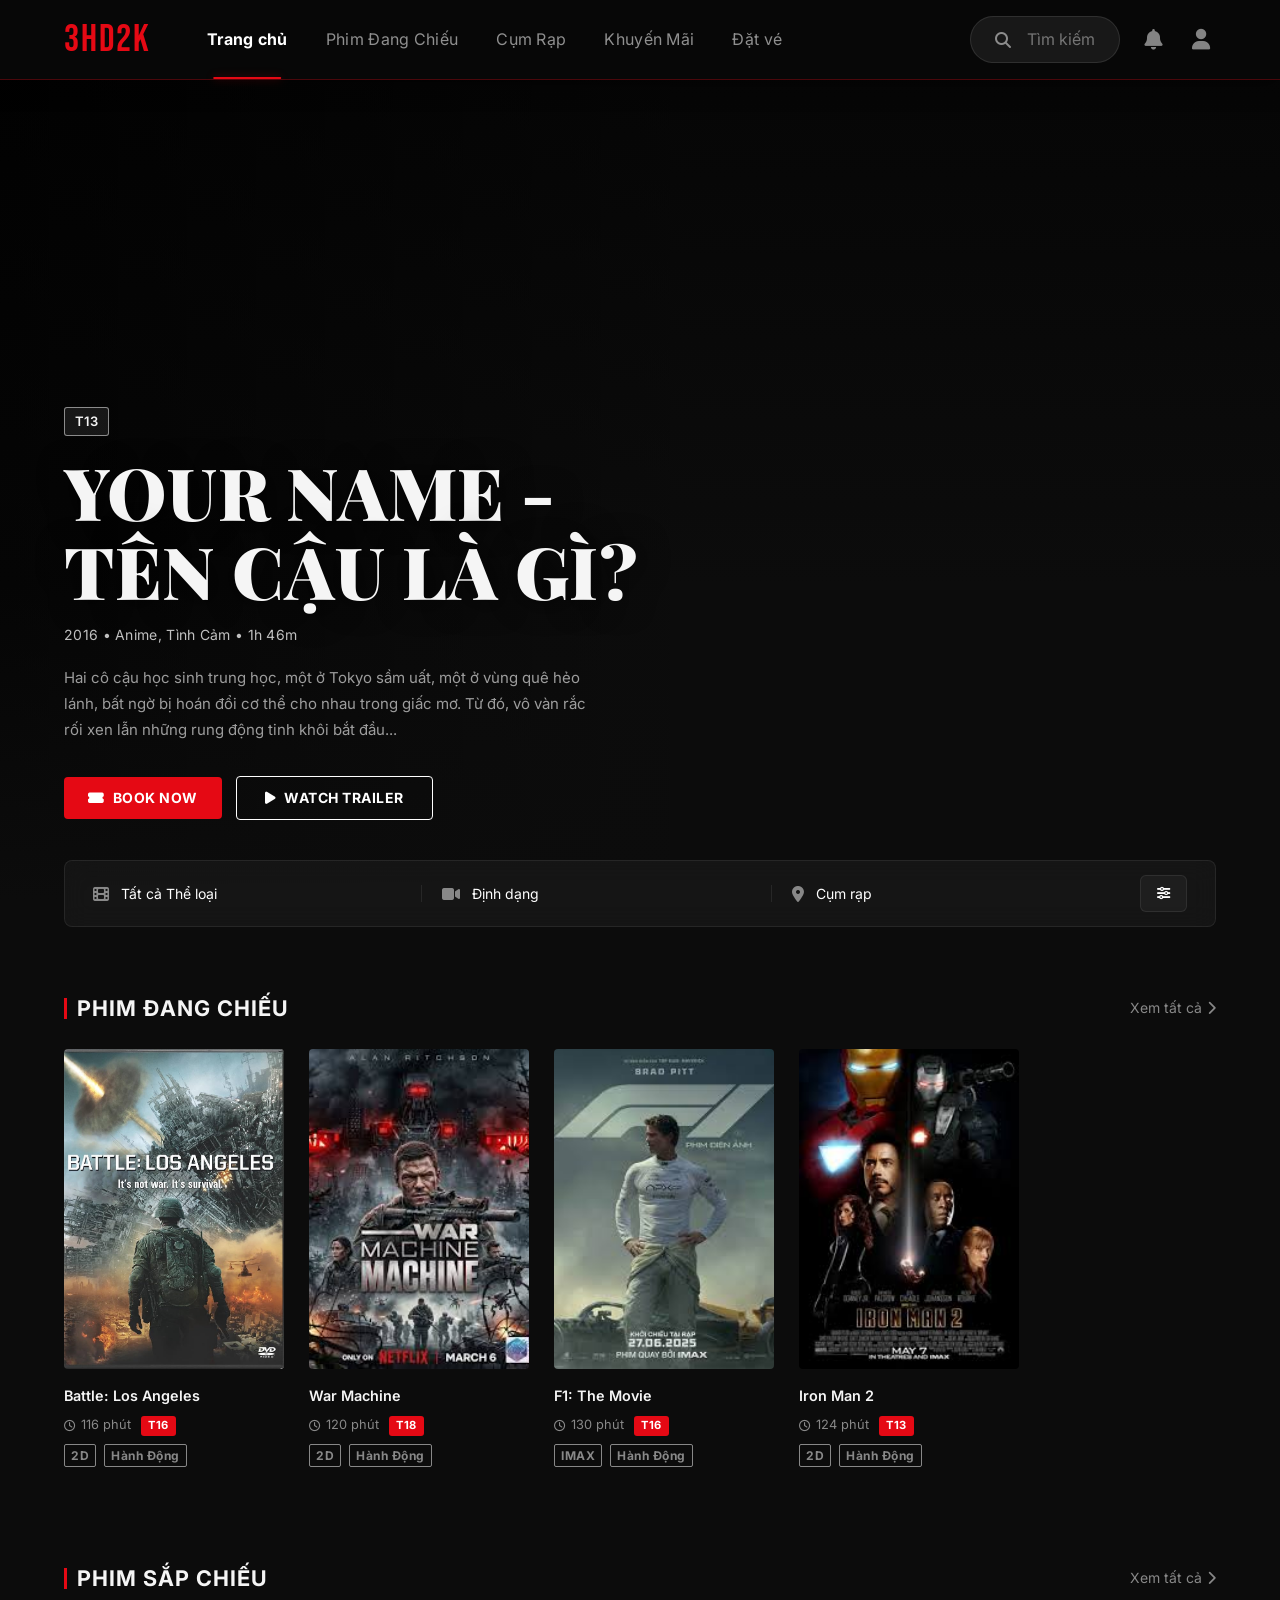
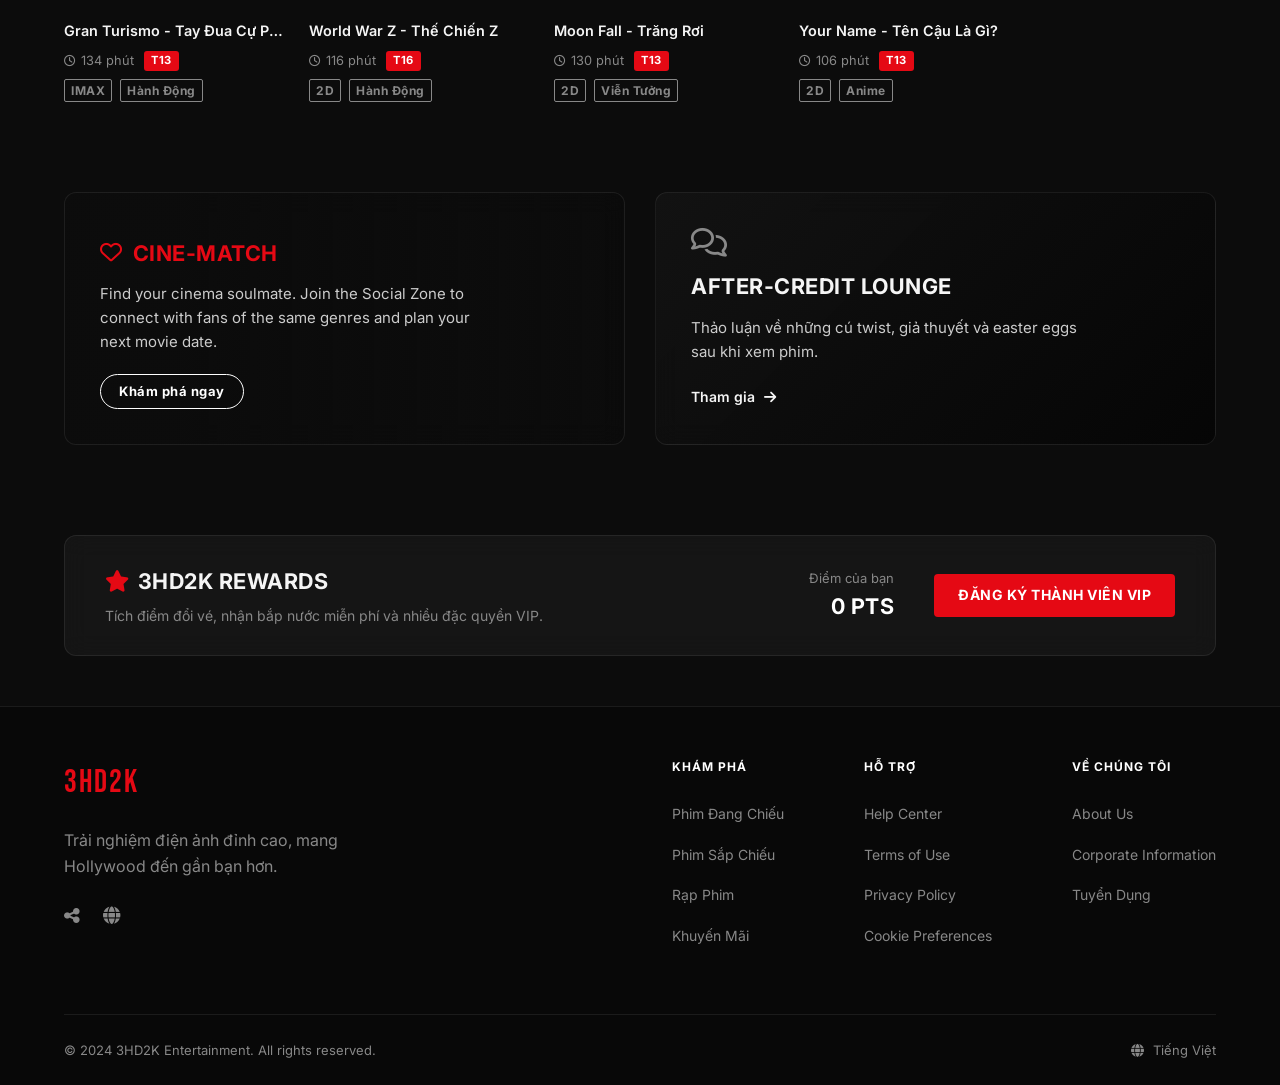
==== commit 92e9eab9: "thêm trang chi tiết phim" ====
--- a/3HD2K_Fixed_Layout/index.html
+++ b/3HD2K_Fixed_Layout/index.html
@@ -93,14 +93,14 @@
             </div>
             <div class="movie-grid" id="now-showing-grid">
                 <div class="movie-card">
-                    <div class="poster" style="background-image: url('images/battle_la.jpg')">
-                        <div class="poster-overlay">
-                            <span class="overlay-text">Xem thêm</span>
-                            <a href="#" class="btn-book">Đặt vé ngay</a>
-                        </div>
-                    </div>
-                    <div class="info">
-                        <h3>Battle: Los Angeles (2011)</h3>
+                    <a href="movie-detail.html?id=battle-los-angeles" class="poster" style="background-image: url('images/battle_la.jpg')" aria-label="Xem chi tiết Battle Los Angeles">
+                        <div class="poster-overlay">
+                            <span class="overlay-text">Xem thêm</span>
+                            <span class="btn-book">Đặt vé ngay</span>
+                        </div>
+                    </a>
+                    <div class="info">
+                        <h3><a href="movie-detail.html?id=battle-los-angeles">Battle: Los Angeles (2011)</a></h3>
                         <div class="movie-meta-row">
                             <span class="duration"><i class="far fa-clock"></i> 116 phút</span>
                             <span class="age-badge">T16</span>
@@ -109,14 +109,14 @@
                     </div>
                 </div>
                 <div class="movie-card">
-                    <div class="poster" style="background-image: url('images/war_machine.jpg')">
-                        <div class="poster-overlay">
-                            <span class="overlay-text">Xem thêm</span>
-                            <a href="#" class="btn-book">Đặt vé ngay</a>
-                        </div>
-                    </div>
-                    <div class="info">
-                        <h3>War Machine (2026)</h3>
+                    <a href="movie-detail.html?id=war-machine" class="poster" style="background-image: url('images/war_machine.jpg')" aria-label="Xem chi tiết War Machine">
+                        <div class="poster-overlay">
+                            <span class="overlay-text">Xem thêm</span>
+                            <span class="btn-book">Đặt vé ngay</span>
+                        </div>
+                    </a>
+                    <div class="info">
+                        <h3><a href="movie-detail.html?id=war-machine">War Machine (2026)</a></h3>
                         <div class="movie-meta-row">
                             <span class="duration"><i class="far fa-clock"></i> 120 phút</span>
                             <span class="age-badge">T18</span>
@@ -125,14 +125,14 @@
                     </div>
                 </div>
                 <div class="movie-card">
-                    <div class="poster" style="background-image: url('images/f1_movie.jpg')">
-                        <div class="poster-overlay">
-                            <span class="overlay-text">Xem thêm</span>
-                            <a href="#" class="btn-book">Đặt vé ngay</a>
-                        </div>
-                    </div>
-                    <div class="info">
-                        <h3>F1: The Movie (2025)</h3>
+                    <a href="movie-detail.html?id=f1-the-movie" class="poster" style="background-image: url('images/f1_movie.jpg')" aria-label="Xem chi tiết F1 The Movie">
+                        <div class="poster-overlay">
+                            <span class="overlay-text">Xem thêm</span>
+                            <span class="btn-book">Đặt vé ngay</span>
+                        </div>
+                    </a>
+                    <div class="info">
+                        <h3><a href="movie-detail.html?id=f1-the-movie">F1: The Movie (2025)</a></h3>
                         <div class="movie-meta-row">
                             <span class="duration"><i class="far fa-clock"></i> 130 phút</span>
                             <span class="age-badge">T16</span>
@@ -141,14 +141,14 @@
                     </div>
                 </div>
                 <div class="movie-card">
-                    <div class="poster" style="background-image: url('images/iron_man2.jpg')">
-                        <div class="poster-overlay">
-                            <span class="overlay-text">Xem thêm</span>
-                            <a href="#" class="btn-book">Đặt vé ngay</a>
-                        </div>
-                    </div>
-                    <div class="info">
-                        <h3>Iron Man 2</h3>
+                    <a href="movie-detail.html?id=iron-man-2" class="poster" style="background-image: url('images/iron_man2.jpg')" aria-label="Xem chi tiết Iron Man 2">
+                        <div class="poster-overlay">
+                            <span class="overlay-text">Xem thêm</span>
+                            <span class="btn-book">Đặt vé ngay</span>
+                        </div>
+                    </a>
+                    <div class="info">
+                        <h3><a href="movie-detail.html?id=iron-man-2">Iron Man 2</a></h3>
                         <div class="movie-meta-row">
                             <span class="duration"><i class="far fa-clock"></i> 124 phút</span>
                             <span class="age-badge">T13</span>
@@ -167,14 +167,14 @@
             </div>
             <div class="movie-grid">
                 <div class="movie-card">
-                    <div class="poster" style="background-image: url('images/Gran_Turismo.jpg')">
-                        <div class="poster-overlay">
-                            <span class="overlay-text">Xem thêm</span>
-                            <a href="#" class="btn-book">Đặt trước vé</a>
-                        </div>
-                    </div>
-                    <div class="info">
-                        <h3>Gran Turismo - Tay Đua Cự Phách</h3>
+                    <a href="movie-detail.html?id=gran-turismo" class="poster" style="background-image: url('images/Gran_Turismo.jpg')" aria-label="Xem chi tiết Gran Turismo">
+                        <div class="poster-overlay">
+                            <span class="overlay-text">Xem thêm</span>
+                            <span class="btn-book">Đặt trước vé</span>
+                        </div>
+                    </a>
+                    <div class="info">
+                        <h3><a href="movie-detail.html?id=gran-turismo">Gran Turismo - Tay Đua Cự Phách</a></h3>
                         <div class="movie-meta-row">
                             <span class="duration"><i class="far fa-clock"></i> 134 phút</span>
                             <span class="age-badge">T13</span>
@@ -183,14 +183,14 @@
                     </div>
                 </div>
                 <div class="movie-card">
-                    <div class="poster" style="background-image: url('images/World_war_Z.jpg')">
-                        <div class="poster-overlay">
-                            <span class="overlay-text">Xem thêm</span>
-                            <a href="#" class="btn-book">Đặt trước vé</a>
-                        </div>
-                    </div>
-                    <div class="info">
-                        <h3>World War Z - Thế Chiến Z</h3>
+                    <a href="movie-detail.html?id=world-war-z" class="poster" style="background-image: url('images/World_war_Z.jpg')" aria-label="Xem chi tiết World War Z">
+                        <div class="poster-overlay">
+                            <span class="overlay-text">Xem thêm</span>
+                            <span class="btn-book">Đặt trước vé</span>
+                        </div>
+                    </a>
+                    <div class="info">
+                        <h3><a href="movie-detail.html?id=world-war-z">World War Z - Thế Chiến Z</a></h3>
                         <div class="movie-meta-row">
                             <span class="duration"><i class="far fa-clock"></i> 116 phút</span>
                             <span class="age-badge">T16</span>
@@ -199,14 +199,14 @@
                     </div>
                 </div>
                 <div class="movie-card">
-                    <div class="poster" style="background-image: url('images/Moon_Fall.jpg')">
-                        <div class="poster-overlay">
-                            <span class="overlay-text">Xem thêm</span>
-                            <a href="#" class="btn-book">Đặt trước vé</a>
-                        </div>
-                    </div>
-                    <div class="info">
-                        <h3>Moon Fall - Trăng Rơi</h3>
+                    <a href="movie-detail.html?id=moon-fall" class="poster" style="background-image: url('images/Moon_Fall.jpg')" aria-label="Xem chi tiết Moon Fall">
+                        <div class="poster-overlay">
+                            <span class="overlay-text">Xem thêm</span>
+                            <span class="btn-book">Đặt trước vé</span>
+                        </div>
+                    </a>
+                    <div class="info">
+                        <h3><a href="movie-detail.html?id=moon-fall">Moon Fall - Trăng Rơi</a></h3>
                         <div class="movie-meta-row">
                             <span class="duration"><i class="far fa-clock"></i> 130 phút</span>
                             <span class="age-badge">T13</span>
@@ -215,14 +215,14 @@
                     </div>
                 </div>
                 <div class="movie-card">
-                    <div class="poster" style="background-image: url('https://upload.wikimedia.org/wikipedia/en/0/0b/Your_Name_poster.png')">
-                        <div class="poster-overlay">
-                            <span class="overlay-text">Xem thêm</span>
-                            <a href="#" class="btn-book">Đặt trước vé</a>
-                        </div>
-                    </div>
-                    <div class="info">
-                        <h3>Your Name - Tên Cậu Là Gì?</h3>
+                    <a href="movie-detail.html?id=your-name" class="poster" style="background-image: url('https://upload.wikimedia.org/wikipedia/en/0/0b/Your_Name_poster.png')" aria-label="Xem chi tiết Your Name">
+                        <div class="poster-overlay">
+                            <span class="overlay-text">Xem thêm</span>
+                            <span class="btn-book">Đặt trước vé</span>
+                        </div>
+                    </a>
+                    <div class="info">
+                        <h3><a href="movie-detail.html?id=your-name">Your Name - Tên Cậu Là Gì?</a></h3>
                         <div class="movie-meta-row">
                             <span class="duration"><i class="far fa-clock"></i> 106 phút</span>
                             <span class="age-badge">T13</span>
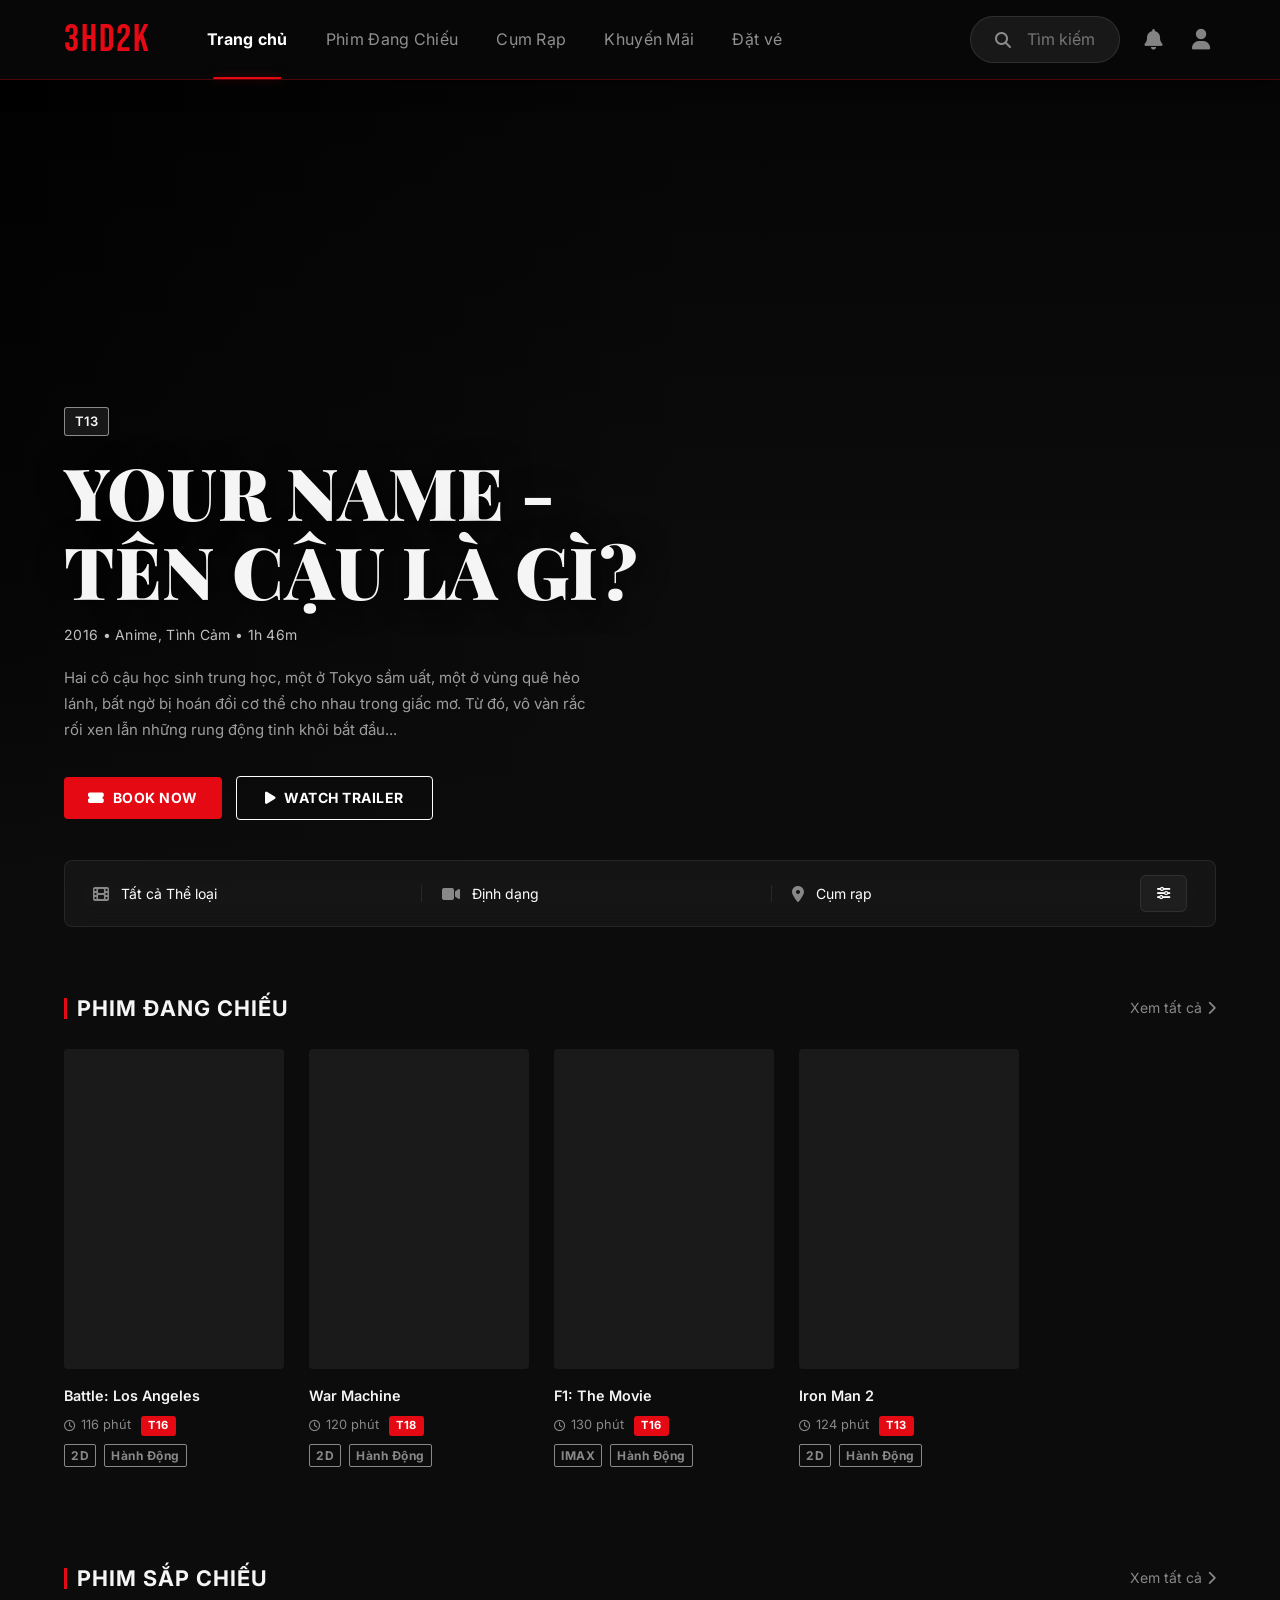
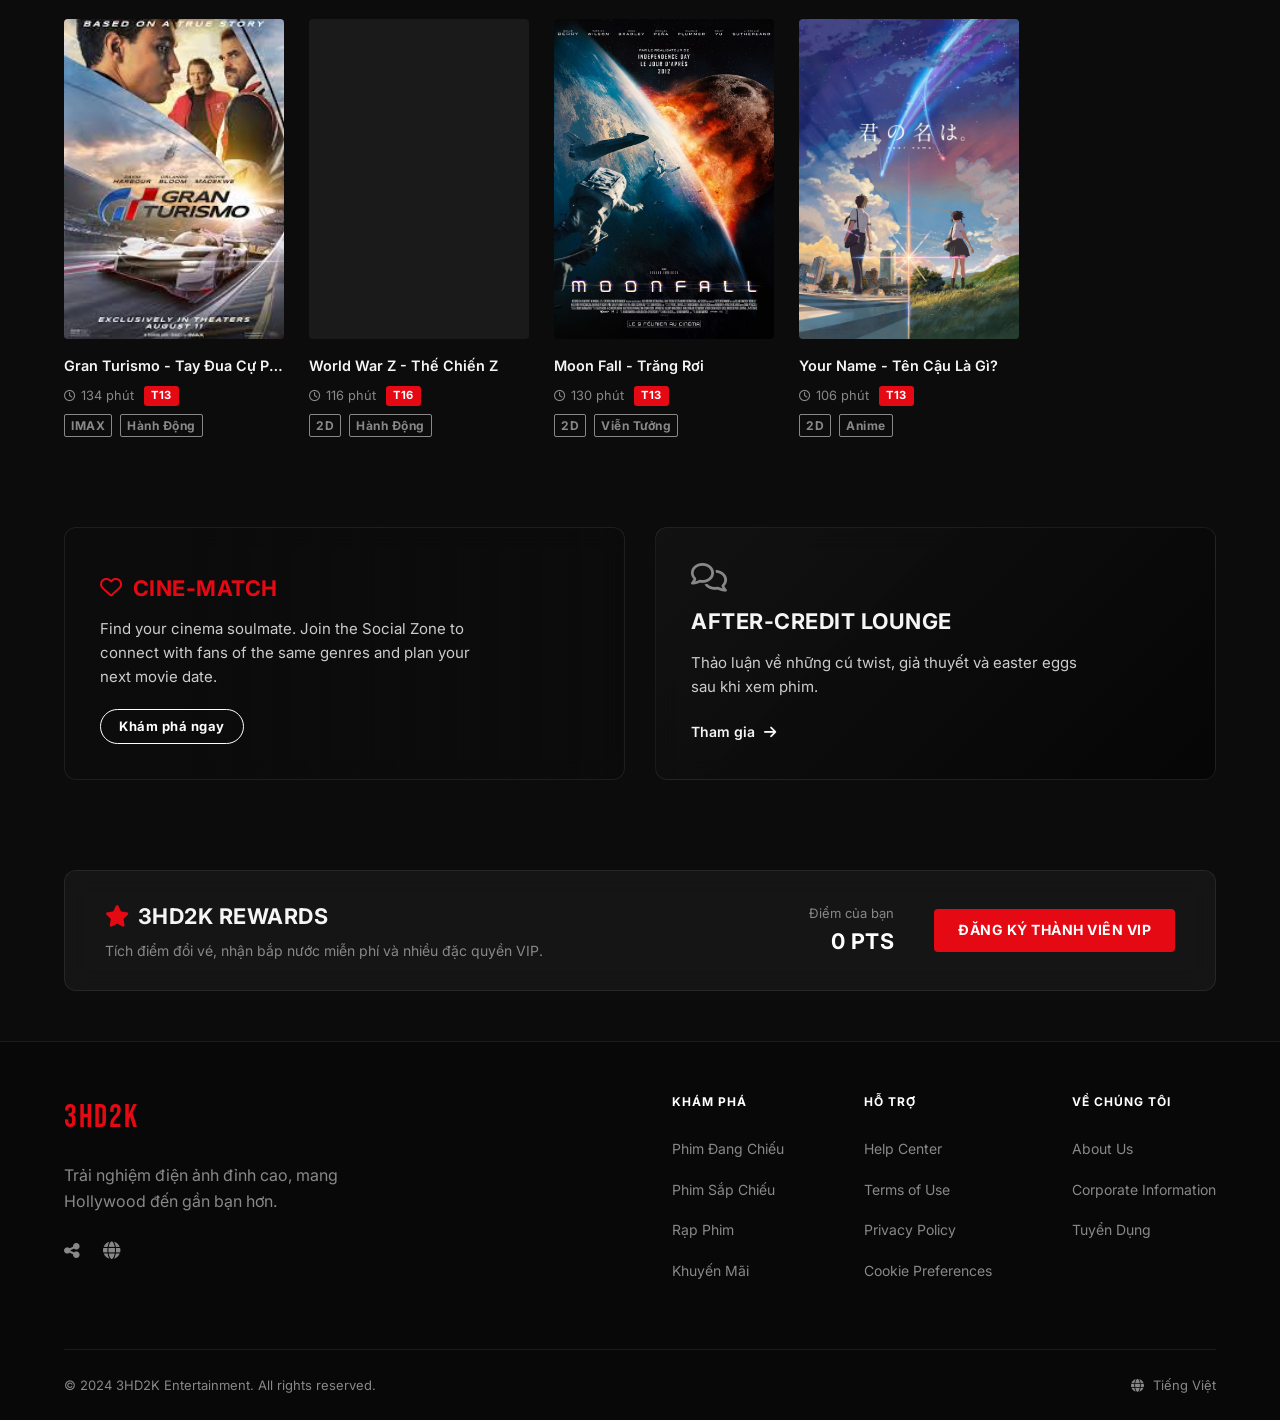
==== commit 4dfcbcbd: "Sửa chữ đánh giá thành màu trắng , thêm các chữ xem thêm , đặt vé ngay ở tất cả bộ phim" ====
--- a/3HD2K_Fixed_Layout/index.html
+++ b/3HD2K_Fixed_Layout/index.html
@@ -93,7 +93,7 @@
             </div>
             <div class="movie-grid" id="now-showing-grid">
                 <div class="movie-card">
-                    <a href="movie-detail.html?id=battle-los-angeles" class="poster" style="background-image: url('images/battle_la.jpg')" aria-label="Xem chi tiết Battle Los Angeles">
+                    <a href="movie-detail.html?id=battle-los-angeles" class="poster" style="background-image: url('https://m.media-amazon.com/images/M/MV5BOGI1MzU4MGMtYjY5MC00MDNjLWI3OTMtYjM5YzcwOTg5NWNmXkEyXkFqcGc@.jpg')" aria-label="Xem chi tiết Battle Los Angeles">
                         <div class="poster-overlay">
                             <span class="overlay-text">Xem thêm</span>
                             <span class="btn-book">Đặt vé ngay</span>
@@ -109,7 +109,7 @@
                     </div>
                 </div>
                 <div class="movie-card">
-                    <a href="movie-detail.html?id=war-machine" class="poster" style="background-image: url('images/war_machine.jpg')" aria-label="Xem chi tiết War Machine">
+                    <a href="movie-detail.html?id=war-machine" class="poster" style="background-image: url('https://m.media-amazon.com/images/M/MV5BMmM1ZTc5ZTYtOTM2My00MjBmLWE5NzktYzkyYzdlYWE3ZDAzXkEyXkFqcGc@.jpg')" aria-label="Xem chi tiết War Machine">
                         <div class="poster-overlay">
                             <span class="overlay-text">Xem thêm</span>
                             <span class="btn-book">Đặt vé ngay</span>
@@ -125,7 +125,7 @@
                     </div>
                 </div>
                 <div class="movie-card">
-                    <a href="movie-detail.html?id=f1-the-movie" class="poster" style="background-image: url('images/f1_movie.jpg')" aria-label="Xem chi tiết F1 The Movie">
+                    <a href="movie-detail.html?id=f1-the-movie" class="poster" style="background-image: url('https://m.media-amazon.com/images/M/MV5BNGI0MDI4NjEtOWU3ZS00ODQyLWFhYTgtNGYxM2ZkM2Q2YjE3XkEyXkFqcGc@.jpg')" aria-label="Xem chi tiết F1 The Movie">
                         <div class="poster-overlay">
                             <span class="overlay-text">Xem thêm</span>
                             <span class="btn-book">Đặt vé ngay</span>
@@ -141,7 +141,7 @@
                     </div>
                 </div>
                 <div class="movie-card">
-                    <a href="movie-detail.html?id=iron-man-2" class="poster" style="background-image: url('images/iron_man2.jpg')" aria-label="Xem chi tiết Iron Man 2">
+                    <a href="movie-detail.html?id=iron-man-2" class="poster" style="background-image: url('https://m.media-amazon.com/images/M/MV5BYWYyOGQzOGYtMGQ1My00ZWYxLTgzZjktZWYzN2IwYjkxYzM0XkEyXkFqcGc@.jpg')" aria-label="Xem chi tiết Iron Man 2">
                         <div class="poster-overlay">
                             <span class="overlay-text">Xem thêm</span>
                             <span class="btn-book">Đặt vé ngay</span>
@@ -183,7 +183,7 @@
                     </div>
                 </div>
                 <div class="movie-card">
-                    <a href="movie-detail.html?id=world-war-z" class="poster" style="background-image: url('images/World_war_Z.jpg')" aria-label="Xem chi tiết World War Z">
+                    <a href="movie-detail.html?id=world-war-z" class="poster" style="background-image: url('https://m.media-amazon.com/images/M/MV5BODg3ZTM2YWQtZDE5Ny00NGNiLTkzYjgtYWVlYjNkOTg5NDI1XkEyXkFqcGc@.jpg')" aria-label="Xem chi tiết World War Z">
                         <div class="poster-overlay">
                             <span class="overlay-text">Xem thêm</span>
                             <span class="btn-book">Đặt trước vé</span>
@@ -215,7 +215,7 @@
                     </div>
                 </div>
                 <div class="movie-card">
-                    <a href="movie-detail.html?id=your-name" class="poster" style="background-image: url('https://upload.wikimedia.org/wikipedia/en/0/0b/Your_Name_poster.png')" aria-label="Xem chi tiết Your Name">
+                    <a href="movie-detail.html?id=your-name" class="poster" style="background-image: url('images/Kimi-no-Na-wa.-Visual.jpg')" aria-label="Xem chi tiết Your Name">
                         <div class="poster-overlay">
                             <span class="overlay-text">Xem thêm</span>
                             <span class="btn-book">Đặt trước vé</span>
--- a/3HD2K_Fixed_Layout/css/home.css
+++ b/3HD2K_Fixed_Layout/css/home.css
@@ -178,6 +178,7 @@
 }
 
 .poster {
+    display: block;
     height: 320px;
     background-color: var(--bg-elevated);
     background-size: cover;
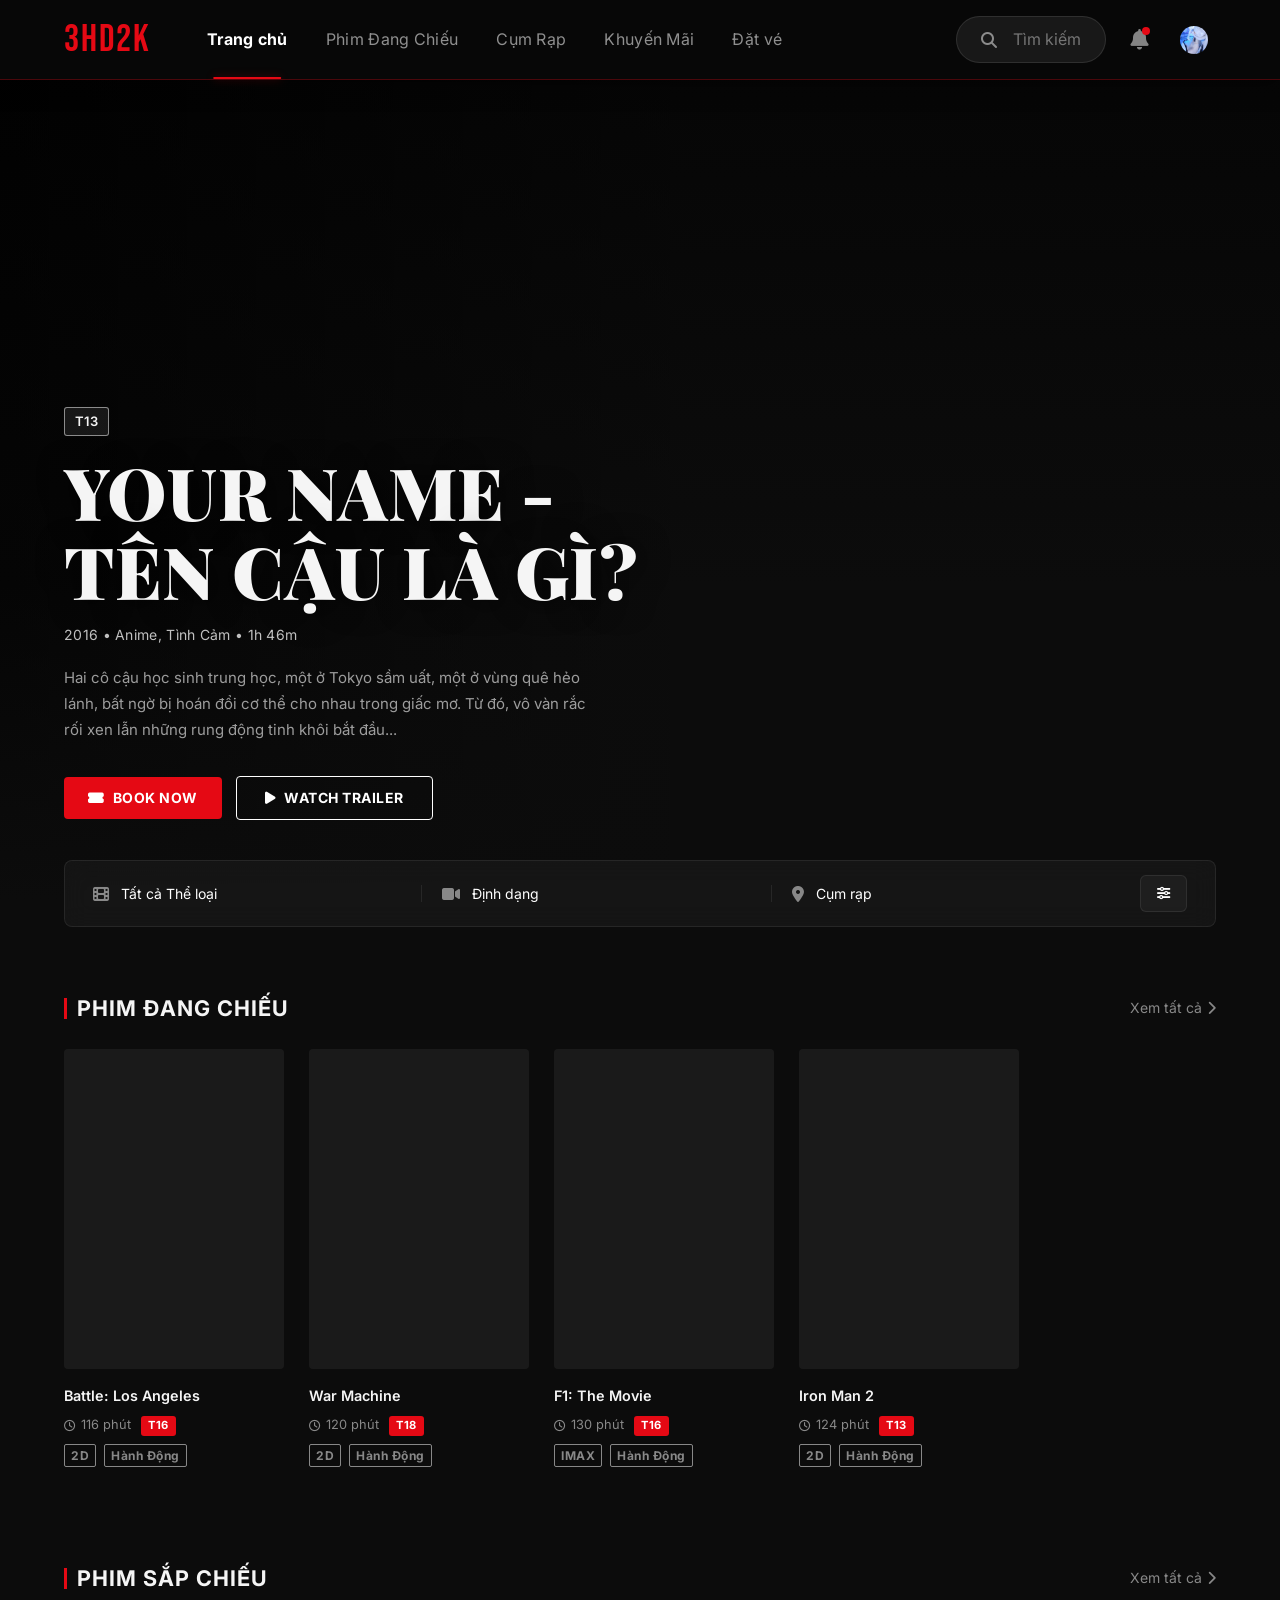
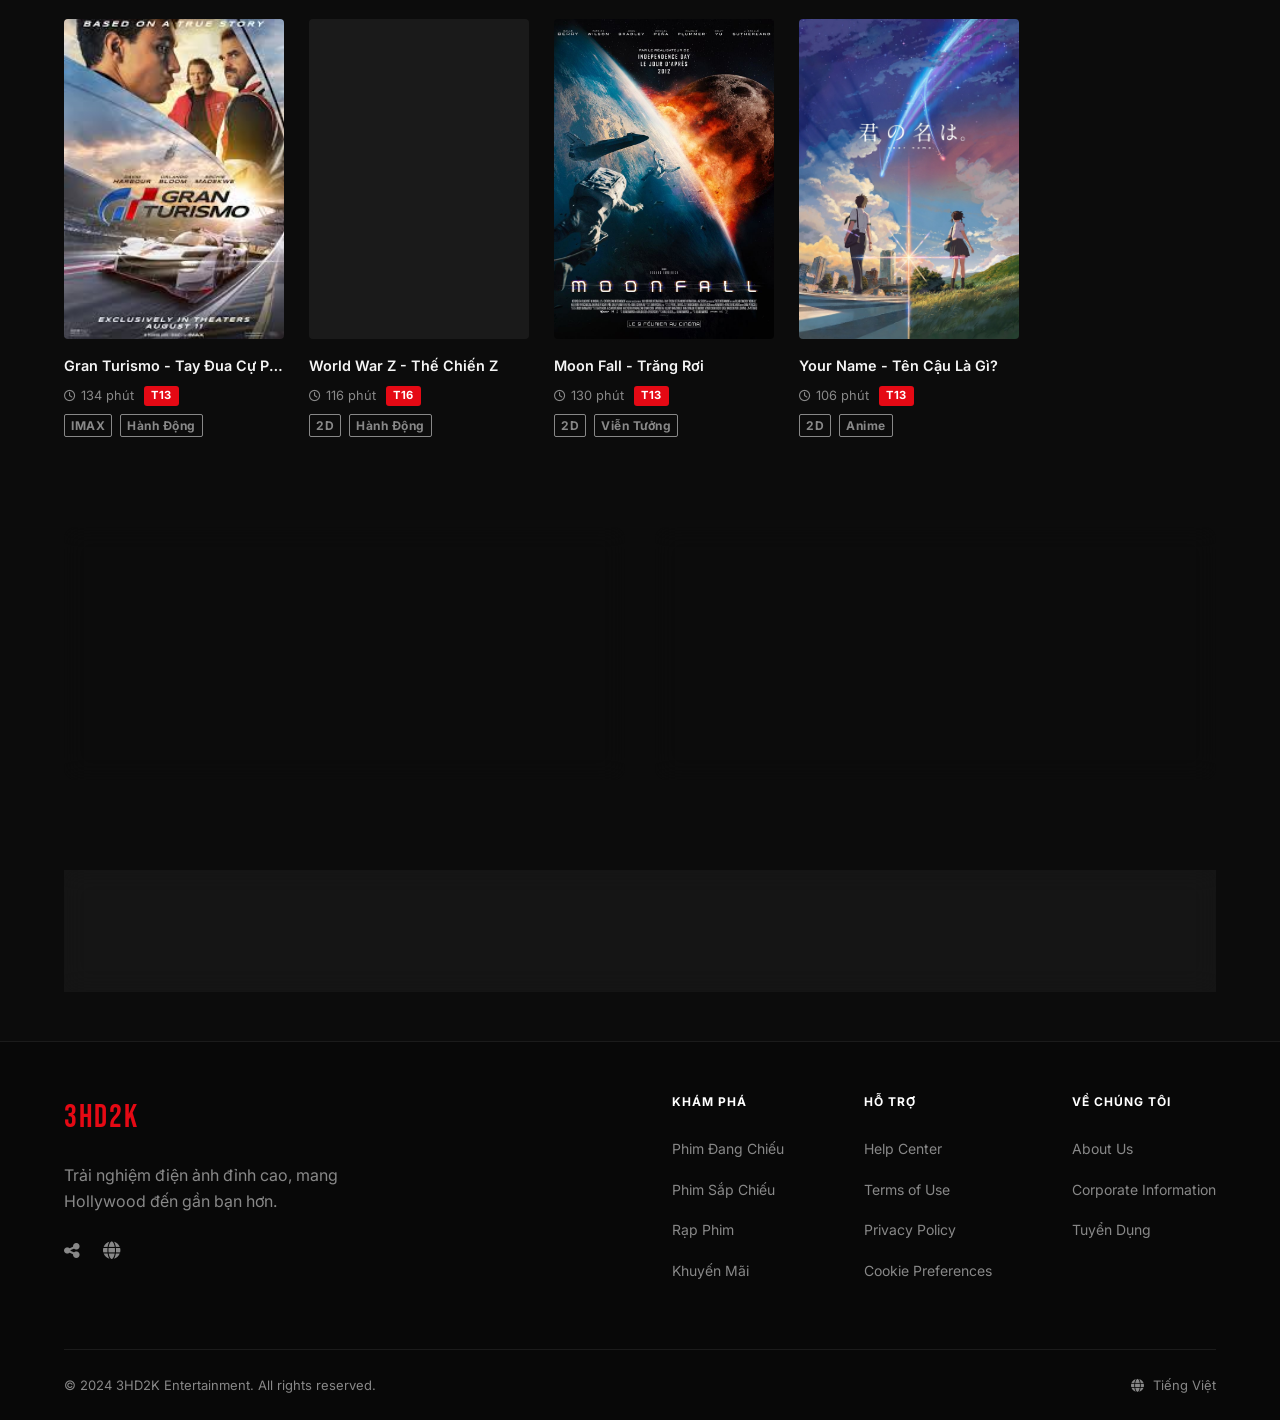
==== commit 28e33c1e: "Thêm trung tâm thông báo , tài khoản" ====
--- a/3HD2K_Fixed_Layout/index.html
+++ b/3HD2K_Fixed_Layout/index.html
@@ -19,7 +19,7 @@
             <a href="index.html" class="logo">3HD2K</a>
             <nav class="nav-links">
                 <a href="#" class="active">Trang chủ</a>
-                <a href="movies.html">Phim Đang Chiếu</a>
+                <a href="movies.html?tab=now-showing">Phim Đang Chiếu</a>
                 <a href="cinemas.html">Cụm Rạp</a>
                 <a href="#">Khuyến Mãi</a>
                 <a href="#">Đặt vé</a>
@@ -31,8 +31,72 @@
                 <input type="text" id="search-input" placeholder="Tìm kiếm phim..." />
                 <span id="search-text">Tìm kiếm</span>
             </div>
-            <i class="fas fa-bell"></i>
-            <i class="fas fa-user"></i>
+            <div class="notif-btn" id="notif-btn">
+                <i class="fas fa-bell"></i>
+                <span class="notif-dot" id="notif-dot"></span>
+                <!-- Dropdown -->
+                <div class="notif-dropdown" id="notif-dropdown">
+                    <div class="notif-header">
+                        <span class="notif-title">Thông báo</span>
+                        <button class="notif-mark-all" id="notif-mark-all">Đánh dấu tất cả đã đọc</button>
+                    </div>
+                    <ul class="notif-list">
+                        <li class="notif-item unread">
+                            <div class="notif-icon-wrap red"><i class="fas fa-ticket-alt"></i></div>
+                            <div class="notif-body">
+                                <p class="notif-text"><strong>Đặt vé thành công!</strong> F1: The Movie – Suất 20:00, 15/06/2026</p>
+                                <span class="notif-time">2 phút trước</span>
+                            </div>
+                        </li>
+                        <li class="notif-item unread">
+                            <div class="notif-icon-wrap yellow"><i class="fas fa-star"></i></div>
+                            <div class="notif-body">
+                                <p class="notif-text"><strong>Phim mới ra mắt!</strong> War Machine (2026) đang chiếu tại 3HD2K</p>
+                                <span class="notif-time">1 giờ trước</span>
+                            </div>
+                        </li>
+                        <li class="notif-item">
+                            <div class="notif-icon-wrap blue"><i class="fas fa-tag"></i></div>
+                            <div class="notif-body">
+                                <p class="notif-text"><strong>Khuyến mãi:</strong> Mua 2 tặng 1 vé bắp mỗi thứ 4 hàng tuần</p>
+                                <span class="notif-time">Hôm qua</span>
+                            </div>
+                        </li>
+                        <li class="notif-item">
+                            <div class="notif-icon-wrap red"><i class="fas fa-film"></i></div>
+                            <div class="notif-body">
+                                <p class="notif-text"><strong>Nhắc nhở:</strong> Phim bạn quan tâm – Gran Turismo sắp chiếu vào 20/06</p>
+                                <span class="notif-time">2 ngày trước</span>
+                            </div>
+                        </li>
+                    </ul>
+                    <a href="notifications.html" class="notif-view-all">Xem tất cả thông báo <i class="fas fa-chevron-right"></i></a>
+                </div>
+            </div>
+            <div class="user-btn" id="user-btn">
+                <div class="avatar-wrapper">
+                    <img src="images/avatar.jpg" alt="User Avatar" class="user-avatar">
+                </div>
+                <!-- Dropdown -->
+                <div class="user-dropdown" id="user-dropdown">
+                    <div class="user-header">
+                        <img src="images/avatar.jpg" alt="User Avatar" class="user-header-avatar">
+                        <div class="user-info">
+                            <span class="user-name">Sigma Sicula</span>
+                            <span class="user-points"><i class="fas fa-crown" style="color: #ffc107;"></i> VIP - 1,250 điểm</span>
+                        </div>
+                    </div>
+                    <ul class="user-menu-list">
+                        <li><a href="#"><i class="fas fa-user-circle"></i> Thông tin cá nhân</a></li>
+                        <li><a href="#"><i class="fas fa-ticket-alt"></i> Lịch sử đặt vé</a></li>
+                        <li><a href="#"><i class="fas fa-gift"></i> Ưu đãi của tôi</a></li>
+                        <li><a href="#"><i class="fas fa-cog"></i> Cài đặt</a></li>
+                    </ul>
+                    <div class="user-menu-footer">
+                        <a href="#" class="logout-btn"><i class="fas fa-sign-out-alt"></i> Đăng xuất</a>
+                    </div>
+                </div>
+            </div>
         </div>
     </header>
 
@@ -166,7 +230,7 @@
                 <a href="movies.html?tab=coming-soon" class="see-all">Xem tất cả <i class="fas fa-chevron-right"></i></a>
             </div>
             <div class="movie-grid">
-                <div class="movie-card">
+                <div class="movie-card" onclick="window.location.href='movie-detail.html?id=gran-turismo'" style="cursor:pointer;">
                     <a href="movie-detail.html?id=gran-turismo" class="poster" style="background-image: url('images/Gran_Turismo.jpg')" aria-label="Xem chi tiết Gran Turismo">
                         <div class="poster-overlay">
                             <span class="overlay-text">Xem thêm</span>
@@ -182,7 +246,7 @@
                         <div class="tags"><span class="tag">IMAX</span><span class="tag">Hành Động</span></div>
                     </div>
                 </div>
-                <div class="movie-card">
+                <div class="movie-card" onclick="window.location.href='movie-detail.html?id=world-war-z'" style="cursor:pointer;">
                     <a href="movie-detail.html?id=world-war-z" class="poster" style="background-image: url('https://m.media-amazon.com/images/M/MV5BODg3ZTM2YWQtZDE5Ny00NGNiLTkzYjgtYWVlYjNkOTg5NDI1XkEyXkFqcGc@.jpg')" aria-label="Xem chi tiết World War Z">
                         <div class="poster-overlay">
                             <span class="overlay-text">Xem thêm</span>
@@ -198,7 +262,7 @@
                         <div class="tags"><span class="tag">2D</span><span class="tag">Hành Động</span></div>
                     </div>
                 </div>
-                <div class="movie-card">
+                <div class="movie-card" onclick="window.location.href='movie-detail.html?id=moon-fall'" style="cursor:pointer;">
                     <a href="movie-detail.html?id=moon-fall" class="poster" style="background-image: url('images/Moon_Fall.jpg')" aria-label="Xem chi tiết Moon Fall">
                         <div class="poster-overlay">
                             <span class="overlay-text">Xem thêm</span>
@@ -214,7 +278,7 @@
                         <div class="tags"><span class="tag">2D</span><span class="tag">Viễn Tưởng</span></div>
                     </div>
                 </div>
-                <div class="movie-card">
+                <div class="movie-card" onclick="window.location.href='movie-detail.html?id=your-name'" style="cursor:pointer;">
                     <a href="movie-detail.html?id=your-name" class="poster" style="background-image: url('images/Kimi-no-Na-wa.-Visual.jpg')" aria-label="Xem chi tiết Your Name">
                         <div class="poster-overlay">
                             <span class="overlay-text">Xem thêm</span>
@@ -282,7 +346,7 @@
                 <div class="link-column">
                     <h4>KHÁM PHÁ</h4>
                     <ul>
-                        <li><a href="#">Phim Đang Chiếu</a></li>
+                        <li><a href="movies.html?tab=now-showing">Phim Đang Chiếu</a></li>
                         <li><a href="#">Phim Sắp Chiếu</a></li>
                         <li><a href="#">Rạp Phim</a></li>
                         <li><a href="#">Khuyến Mãi</a></li>
--- a/3HD2K_Fixed_Layout/css/main.css
+++ b/3HD2K_Fixed_Layout/css/main.css
@@ -289,6 +289,379 @@
 .nav-actions > i:hover {
     color: var(--primary-red);
     transform: scale(1.15);
+}
+
+/* Notification Button & Dropdown */
+.notif-btn {
+    position: relative;
+    cursor: pointer;
+    display: flex;
+    align-items: center;
+    justify-content: center;
+    padding: 6px;
+}
+
+.notif-btn > i {
+    font-size: 1.3rem;
+    color: rgba(255, 255, 255, 0.5);
+    transition: color 0.25s ease, transform 0.25s ease;
+}
+
+.notif-btn:hover > i, .notif-btn.active > i {
+    color: var(--primary-red);
+    transform: scale(1.15);
+}
+
+.notif-dot {
+    position: absolute;
+    top: 4px;
+    right: 4px;
+    width: 8px;
+    height: 8px;
+    background-color: var(--primary-red);
+    border-radius: 50%;
+    border: 2px solid var(--nav-bg);
+    pointer-events: none;
+}
+
+.notif-dropdown {
+    position: absolute;
+    top: calc(100% + 15px);
+    right: -10px; /* Align near the edge but a bit shifted */
+    width: 360px;
+    background: rgba(15, 15, 15, 0.95);
+    border: 1px solid rgba(255, 255, 255, 0.1);
+    border-radius: 12px;
+    box-shadow: 0 10px 30px rgba(0, 0, 0, 0.5), 0 0 0 1px rgba(255, 255, 255, 0.05);
+    backdrop-filter: blur(15px);
+    -webkit-backdrop-filter: blur(15px);
+    opacity: 0;
+    visibility: hidden;
+    transform: translateY(-10px);
+    transition: all 0.3s cubic-bezier(0.4, 0, 0.2, 1);
+    z-index: 1000;
+    cursor: default; /* Reset cursor for dropdown content */
+}
+
+/* Caret for dropdown */
+.notif-dropdown::before {
+    content: '';
+    position: absolute;
+    top: -6px;
+    right: 20px;
+    width: 12px;
+    height: 12px;
+    background: rgba(15, 15, 15, 0.95);
+    border-top: 1px solid rgba(255, 255, 255, 0.1);
+    border-left: 1px solid rgba(255, 255, 255, 0.1);
+    transform: rotate(45deg);
+}
+
+.notif-btn.active .notif-dropdown {
+    opacity: 1;
+    visibility: visible;
+    transform: translateY(0);
+}
+
+.notif-header {
+    display: flex;
+    justify-content: space-between;
+    align-items: center;
+    padding: 16px 20px;
+    border-bottom: 1px solid rgba(255, 255, 255, 0.08);
+}
+
+.notif-title {
+    font-size: 1rem;
+    font-weight: 600;
+    color: #fff;
+}
+
+.notif-mark-all {
+    background: none;
+    border: none;
+    color: var(--primary-red);
+    font-size: 0.8rem;
+    font-family: 'Inter', sans-serif;
+    cursor: pointer;
+    transition: color 0.2s;
+}
+
+.notif-mark-all:hover {
+    color: #ff6b6b;
+    text-decoration: underline;
+}
+
+.notif-list {
+    list-style: none;
+    max-height: 350px;
+    overflow-y: auto;
+    padding: 0;
+    margin: 0;
+}
+
+.notif-list::-webkit-scrollbar {
+    width: 6px;
+}
+
+.notif-list::-webkit-scrollbar-track {
+    background: rgba(0, 0, 0, 0.2);
+}
+
+.notif-list::-webkit-scrollbar-thumb {
+    background: rgba(255, 255, 255, 0.1);
+    border-radius: 10px;
+}
+
+.notif-list::-webkit-scrollbar-thumb:hover {
+    background: rgba(255, 255, 255, 0.2);
+}
+
+.notif-item {
+    display: flex;
+    gap: 12px;
+    padding: 16px 20px;
+    border-bottom: 1px solid rgba(255, 255, 255, 0.04);
+    transition: background 0.2s;
+    cursor: pointer;
+}
+
+.notif-item:hover {
+    background: rgba(255, 255, 255, 0.05);
+}
+
+.notif-item.unread {
+    background: rgba(229, 9, 20, 0.05);
+}
+
+.notif-item.unread:hover {
+    background: rgba(229, 9, 20, 0.08);
+}
+
+.notif-icon-wrap {
+    width: 36px;
+    height: 36px;
+    border-radius: 50%;
+    display: flex;
+    align-items: center;
+    justify-content: center;
+    flex-shrink: 0;
+    font-size: 0.9rem;
+}
+
+.notif-icon-wrap.red {
+    background: rgba(229, 9, 20, 0.15);
+    color: var(--primary-red);
+}
+
+.notif-icon-wrap.yellow {
+    background: rgba(255, 193, 7, 0.15);
+    color: #ffc107;
+}
+
+.notif-icon-wrap.blue {
+    background: rgba(33, 150, 243, 0.15);
+    color: #2196f3;
+}
+
+.notif-body {
+    flex: 1;
+}
+
+.notif-text {
+    font-size: 0.85rem;
+    color: rgba(255, 255, 255, 0.8);
+    margin-bottom: 6px;
+    line-height: 1.4;
+}
+
+.notif-text strong {
+    color: #fff;
+    font-weight: 600;
+}
+
+.notif-time {
+    font-size: 0.75rem;
+    color: rgba(255, 255, 255, 0.4);
+}
+
+.notif-view-all {
+    display: block;
+    text-align: center;
+    padding: 14px;
+    color: rgba(255, 255, 255, 0.6);
+    font-size: 0.85rem;
+    text-decoration: none;
+    transition: all 0.2s;
+    border-top: 1px solid rgba(255, 255, 255, 0.08);
+}
+
+.notif-view-all:hover {
+    color: #fff;
+    background: rgba(255, 255, 255, 0.03);
+    border-radius: 0 0 12px 12px;
+}
+
+.notif-view-all i {
+    font-size: 0.75rem;
+    margin-left: 4px;
+}
+
+/* User Avatar & Dropdown */
+.user-btn {
+    position: relative;
+    cursor: pointer;
+    display: flex;
+    align-items: center;
+    justify-content: center;
+    padding: 6px;
+}
+
+.avatar-wrapper {
+    width: 32px;
+    height: 32px;
+    border-radius: 50%;
+    overflow: hidden;
+    border: 2px solid transparent;
+    transition: border-color 0.3s ease, transform 0.3s ease;
+}
+
+.user-avatar {
+    width: 100%;
+    height: 100%;
+    object-fit: cover;
+}
+
+.user-btn:hover .avatar-wrapper, .user-btn.active .avatar-wrapper {
+    border-color: var(--primary-red);
+    transform: scale(1.1);
+}
+
+.user-dropdown {
+    position: absolute;
+    top: calc(100% + 15px);
+    right: 0;
+    width: 280px;
+    background: rgba(15, 15, 15, 0.95);
+    border: 1px solid rgba(255, 255, 255, 0.1);
+    border-radius: 12px;
+    box-shadow: 0 10px 30px rgba(0, 0, 0, 0.5), 0 0 0 1px rgba(255, 255, 255, 0.05);
+    backdrop-filter: blur(15px);
+    -webkit-backdrop-filter: blur(15px);
+    opacity: 0;
+    visibility: hidden;
+    transform: translateY(-10px);
+    transition: all 0.3s cubic-bezier(0.4, 0, 0.2, 1);
+    z-index: 1000;
+    cursor: default;
+}
+
+/* Caret for user dropdown */
+.user-dropdown::before {
+    content: '';
+    position: absolute;
+    top: -6px;
+    right: 14px;
+    width: 12px;
+    height: 12px;
+    background: rgba(15, 15, 15, 0.95);
+    border-top: 1px solid rgba(255, 255, 255, 0.1);
+    border-left: 1px solid rgba(255, 255, 255, 0.1);
+    transform: rotate(45deg);
+}
+
+.user-btn.active .user-dropdown {
+    opacity: 1;
+    visibility: visible;
+    transform: translateY(0);
+}
+
+.user-header {
+    display: flex;
+    align-items: center;
+    gap: 12px;
+    padding: 20px;
+    border-bottom: 1px solid rgba(255, 255, 255, 0.08);
+}
+
+.user-header-avatar {
+    width: 48px;
+    height: 48px;
+    border-radius: 50%;
+    object-fit: cover;
+    border: 2px solid var(--primary-red);
+}
+
+.user-info {
+    display: flex;
+    flex-direction: column;
+}
+
+.user-name {
+    font-size: 1rem;
+    font-weight: 700;
+    color: #fff;
+    margin-bottom: 4px;
+}
+
+.user-points {
+    font-size: 0.8rem;
+    color: rgba(255, 255, 255, 0.7);
+    font-family: 'Inter', sans-serif;
+}
+
+.user-menu-list {
+    list-style: none;
+    padding: 10px 0;
+    margin: 0;
+}
+
+.user-menu-list li a {
+    display: flex;
+    align-items: center;
+    gap: 12px;
+    padding: 12px 20px;
+    color: rgba(255, 255, 255, 0.8);
+    text-decoration: none;
+    font-size: 0.95rem;
+    transition: all 0.2s;
+}
+
+.user-menu-list li a i {
+    width: 20px;
+    text-align: center;
+    font-size: 1.1rem;
+    color: rgba(255, 255, 255, 0.4);
+    transition: color 0.2s;
+}
+
+.user-menu-list li a:hover {
+    background: rgba(255, 255, 255, 0.05);
+    color: #fff;
+}
+
+.user-menu-list li a:hover i {
+    color: #fff;
+}
+
+.user-menu-footer {
+    padding: 10px 20px;
+    border-top: 1px solid rgba(255, 255, 255, 0.08);
+}
+
+.logout-btn {
+    display: flex;
+    align-items: center;
+    gap: 12px;
+    color: #ff6b6b;
+    text-decoration: none;
+    font-size: 0.95rem;
+    padding: 8px 0;
+    transition: color 0.2s;
+}
+
+.logout-btn:hover {
+    color: var(--primary-red);
 }
 
 footer {
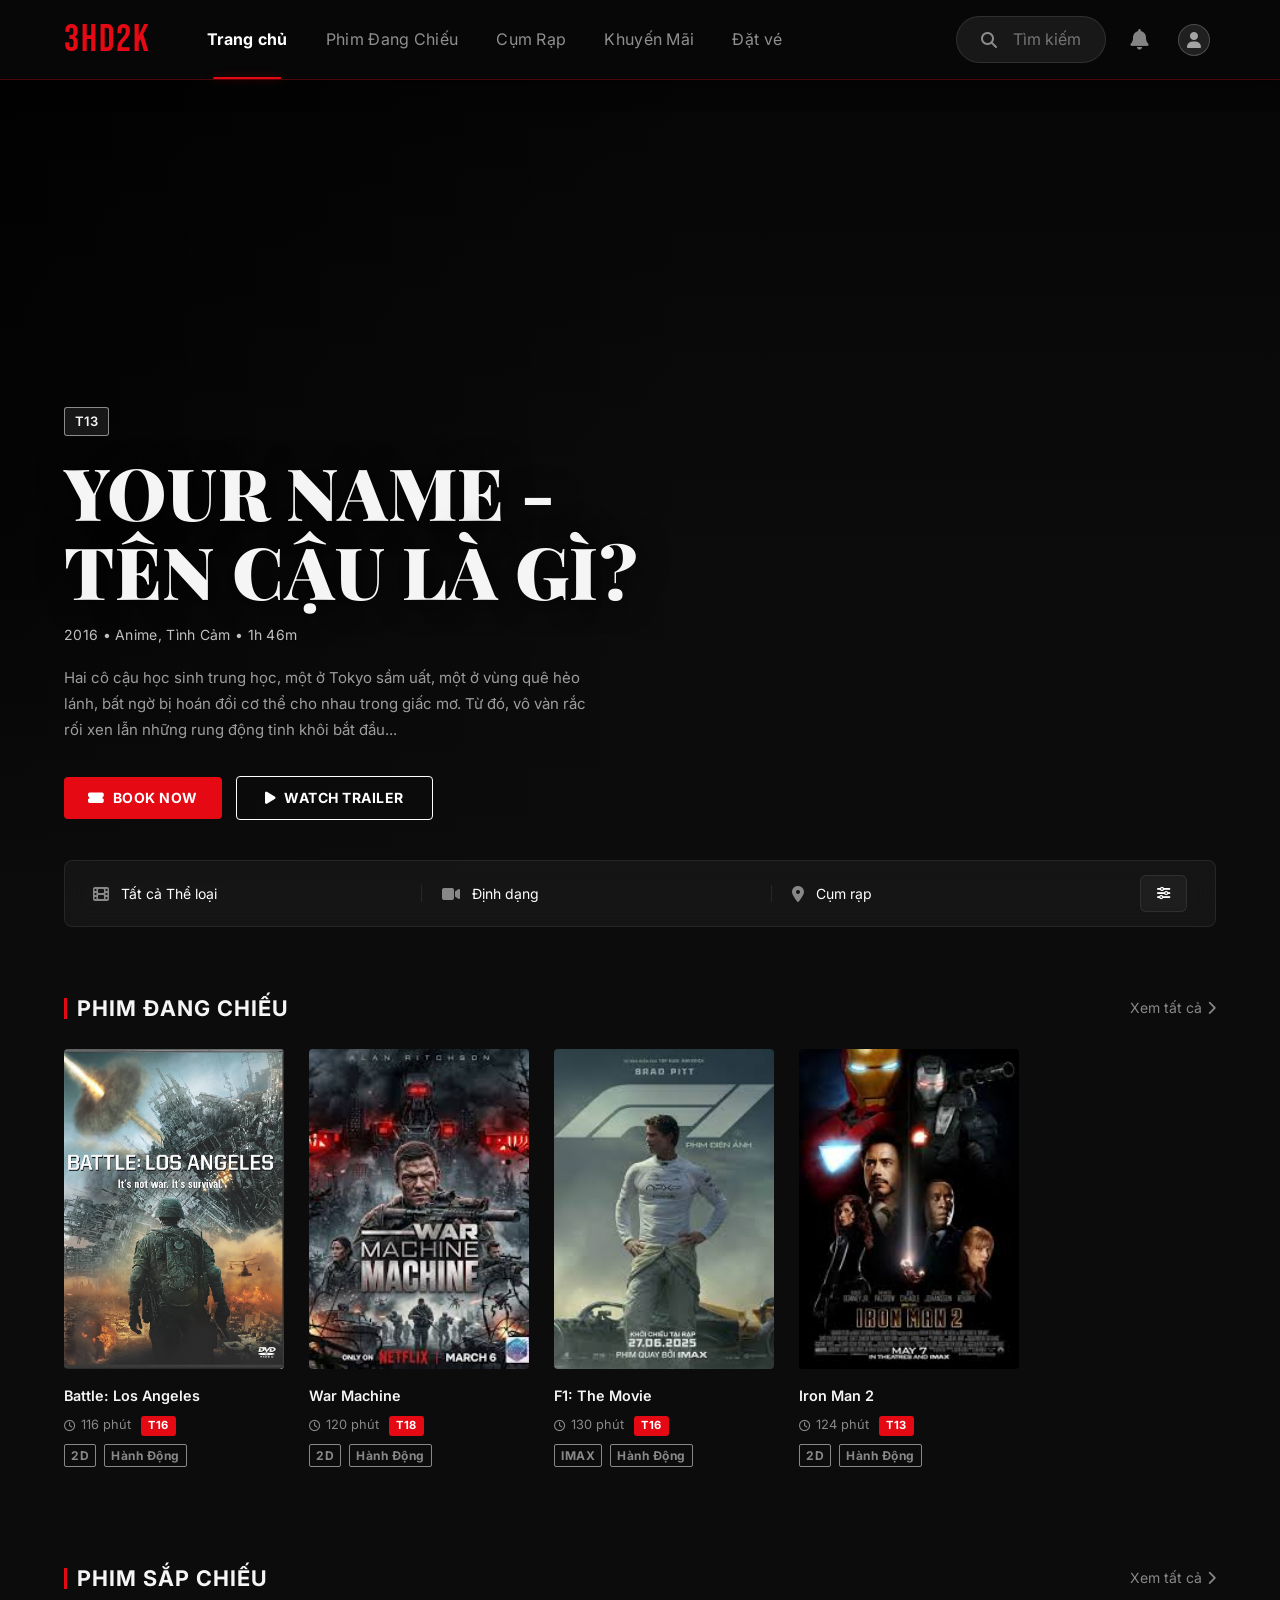
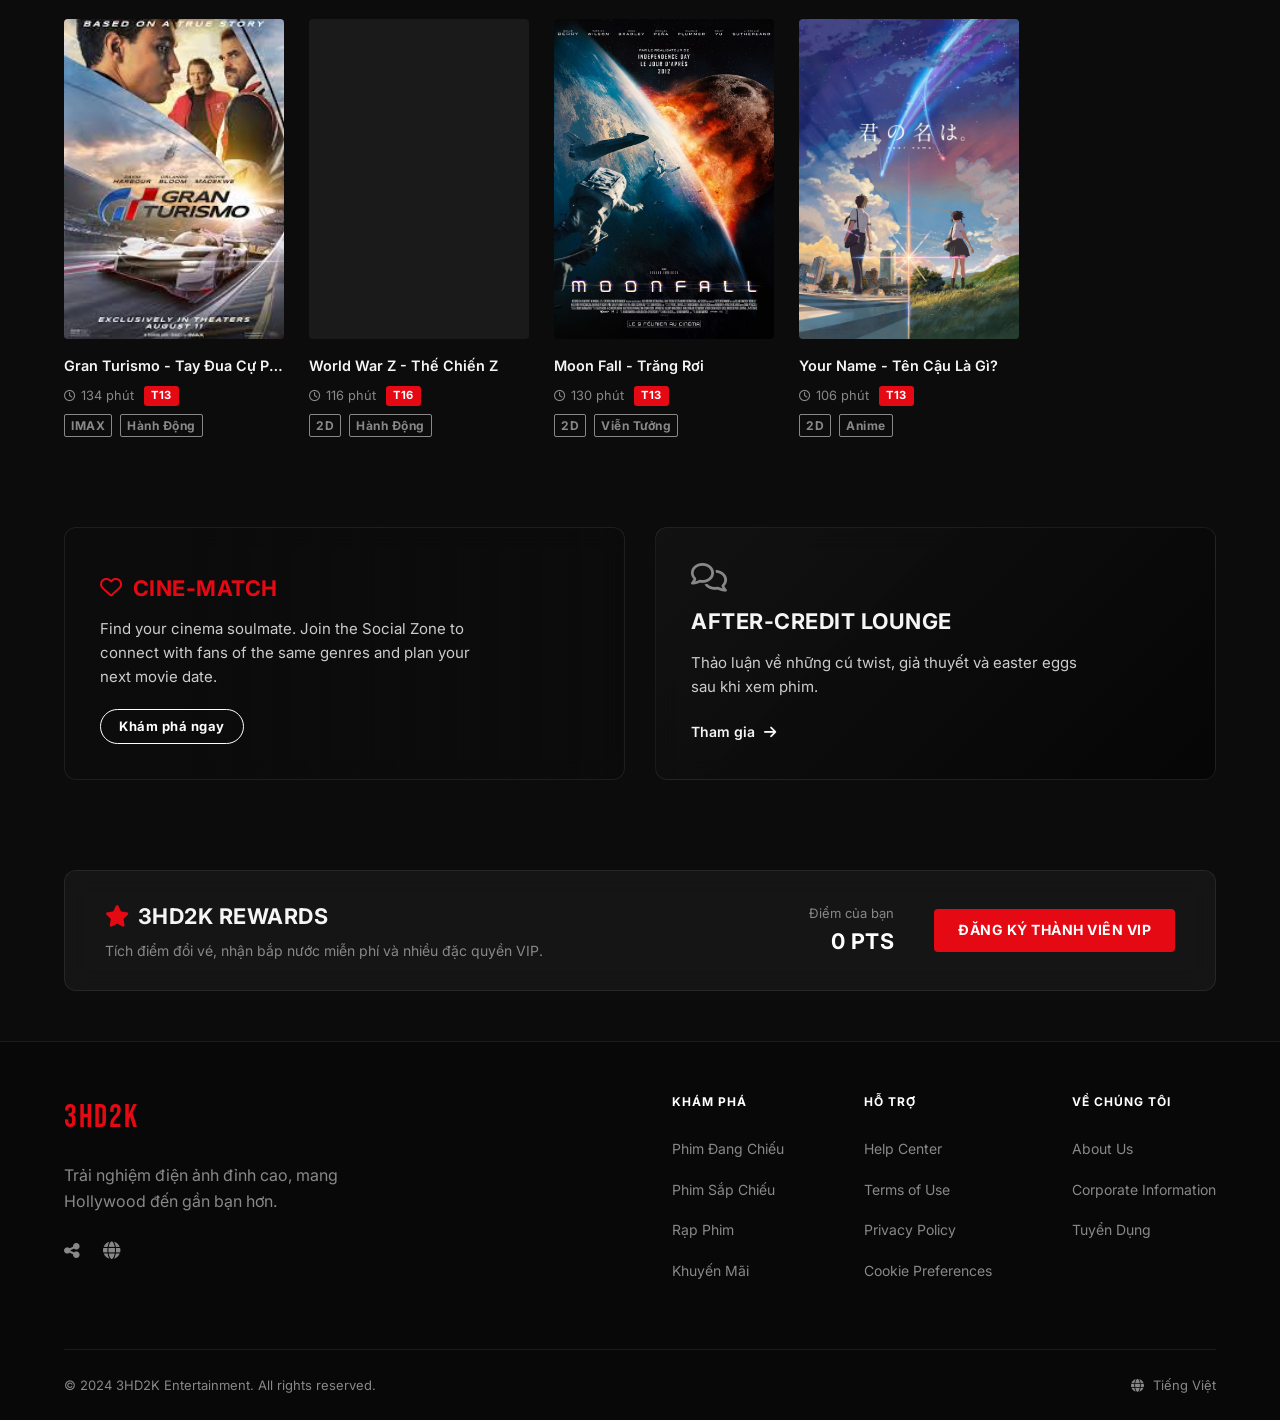
==== commit 087b7ad2: "Final 1" ====
--- a/3HD2K_Fixed_Layout/index.html
+++ b/3HD2K_Fixed_Layout/index.html
@@ -4,8 +4,8 @@
     <meta charset="UTF-8">
     <meta name="viewport" content="width=device-width, initial-scale=1.0">
     <title>3HD2K - Premium Cinematic Experience</title>
-    <link rel="stylesheet" href="css/main.css">
-    <link rel="stylesheet" href="css/home.css">
+    <link rel="stylesheet" href="assets/css/main.css">
+    <link rel="stylesheet" href="assets/css/home.css">
     <!-- Load custom fonts: Bebas Neue for Headings, Inter for Body -->
     <link rel="preconnect" href="https://fonts.googleapis.com">
     <link rel="preconnect" href="https://fonts.gstatic.com" crossorigin>
@@ -19,8 +19,8 @@
             <a href="index.html" class="logo">3HD2K</a>
             <nav class="nav-links">
                 <a href="#" class="active">Trang chủ</a>
-                <a href="movies.html?tab=now-showing">Phim Đang Chiếu</a>
-                <a href="cinemas.html">Cụm Rạp</a>
+                <a href="pages/movies.html?tab=now-showing">Phim Đang Chiếu</a>
+                <a href="pages/cinemas.html">Cụm Rạp</a>
                 <a href="#">Khuyến Mãi</a>
                 <a href="#">Đặt vé</a>
             </nav>
@@ -33,70 +33,23 @@
             </div>
             <div class="notif-btn" id="notif-btn">
                 <i class="fas fa-bell"></i>
-                <span class="notif-dot" id="notif-dot"></span>
                 <!-- Dropdown -->
                 <div class="notif-dropdown" id="notif-dropdown">
                     <div class="notif-header">
                         <span class="notif-title">Thông báo</span>
-                        <button class="notif-mark-all" id="notif-mark-all">Đánh dấu tất cả đã đọc</button>
-                    </div>
-                    <ul class="notif-list">
-                        <li class="notif-item unread">
-                            <div class="notif-icon-wrap red"><i class="fas fa-ticket-alt"></i></div>
-                            <div class="notif-body">
-                                <p class="notif-text"><strong>Đặt vé thành công!</strong> F1: The Movie – Suất 20:00, 15/06/2026</p>
-                                <span class="notif-time">2 phút trước</span>
-                            </div>
-                        </li>
-                        <li class="notif-item unread">
-                            <div class="notif-icon-wrap yellow"><i class="fas fa-star"></i></div>
-                            <div class="notif-body">
-                                <p class="notif-text"><strong>Phim mới ra mắt!</strong> War Machine (2026) đang chiếu tại 3HD2K</p>
-                                <span class="notif-time">1 giờ trước</span>
-                            </div>
-                        </li>
-                        <li class="notif-item">
-                            <div class="notif-icon-wrap blue"><i class="fas fa-tag"></i></div>
-                            <div class="notif-body">
-                                <p class="notif-text"><strong>Khuyến mãi:</strong> Mua 2 tặng 1 vé bắp mỗi thứ 4 hàng tuần</p>
-                                <span class="notif-time">Hôm qua</span>
-                            </div>
-                        </li>
-                        <li class="notif-item">
-                            <div class="notif-icon-wrap red"><i class="fas fa-film"></i></div>
-                            <div class="notif-body">
-                                <p class="notif-text"><strong>Nhắc nhở:</strong> Phim bạn quan tâm – Gran Turismo sắp chiếu vào 20/06</p>
-                                <span class="notif-time">2 ngày trước</span>
-                            </div>
-                        </li>
-                    </ul>
-                    <a href="notifications.html" class="notif-view-all">Xem tất cả thông báo <i class="fas fa-chevron-right"></i></a>
-                </div>
-            </div>
-            <div class="user-btn" id="user-btn">
-                <div class="avatar-wrapper">
-                    <img src="images/avatar.jpg" alt="User Avatar" class="user-avatar">
-                </div>
-                <!-- Dropdown -->
-                <div class="user-dropdown" id="user-dropdown">
-                    <div class="user-header">
-                        <img src="images/avatar.jpg" alt="User Avatar" class="user-header-avatar">
-                        <div class="user-info">
-                            <span class="user-name">Sigma Sicula</span>
-                            <span class="user-points"><i class="fas fa-crown" style="color: #ffc107;"></i> VIP - 1,250 điểm</span>
-                        </div>
-                    </div>
-                    <ul class="user-menu-list">
-                        <li><a href="#"><i class="fas fa-user-circle"></i> Thông tin cá nhân</a></li>
-                        <li><a href="#"><i class="fas fa-ticket-alt"></i> Lịch sử đặt vé</a></li>
-                        <li><a href="#"><i class="fas fa-gift"></i> Ưu đãi của tôi</a></li>
-                        <li><a href="#"><i class="fas fa-cog"></i> Cài đặt</a></li>
-                    </ul>
-                    <div class="user-menu-footer">
-                        <a href="#" class="logout-btn"><i class="fas fa-sign-out-alt"></i> Đăng xuất</a>
-                    </div>
-                </div>
-            </div>
+                    </div>
+                    <div class="notif-empty" style="display: flex; flex-direction: column; align-items: center; padding: 40px 20px; color: rgba(255,255,255,0.5);">
+                        <i class="fas fa-user-lock" style="font-size: 3rem; margin-bottom: 15px; color: rgba(255,255,255,0.2);"></i>
+                        <p style="margin-bottom: 20px; text-align: center;">Vui lòng đăng nhập để xem thông báo</p>
+                        <a href="pages/Dang_Nhap/login.html" class="btn-primary" style="background: var(--primary-red); color: white; padding: 10px 25px; border-radius: 8px; text-decoration: none; font-weight: bold; transition: opacity 0.3s;">Đăng nhập ngay</a>
+                    </div>
+                </div>
+            </div>
+            <a href="pages/Dang_Nhap/login.html" class="user-btn" style="text-decoration: none; color: white;">
+                <div class="avatar-wrapper" style="background: rgba(255,255,255,0.1); display: flex; align-items: center; justify-content: center; border: 1px solid rgba(255,255,255,0.2);">
+                    <i class="fas fa-user" style="color: rgba(255,255,255,0.6); font-size: 1rem;"></i>
+                </div>
+            </a>
         </div>
     </header>
 
@@ -153,18 +106,18 @@
         <section class="movie-section">
             <div class="section-header">
                 <h2>PHIM ĐANG CHIẾU</h2>
-                <a href="movies.html?tab=now-showing" class="see-all">Xem tất cả <i class="fas fa-chevron-right"></i></a>
+                <a href="pages/movies.html?tab=now-showing" class="see-all">Xem tất cả <i class="fas fa-chevron-right"></i></a>
             </div>
             <div class="movie-grid" id="now-showing-grid">
                 <div class="movie-card">
-                    <a href="movie-detail.html?id=battle-los-angeles" class="poster" style="background-image: url('https://m.media-amazon.com/images/M/MV5BOGI1MzU4MGMtYjY5MC00MDNjLWI3OTMtYjM5YzcwOTg5NWNmXkEyXkFqcGc@.jpg')" aria-label="Xem chi tiết Battle Los Angeles">
+                    <a href="pages/movie-detail.html?id=battle-los-angeles" class="poster" style="background-image: url('assets/images/battle_la.jpg')" aria-label="Xem chi tiết Battle Los Angeles">
                         <div class="poster-overlay">
                             <span class="overlay-text">Xem thêm</span>
                             <span class="btn-book">Đặt vé ngay</span>
                         </div>
                     </a>
                     <div class="info">
-                        <h3><a href="movie-detail.html?id=battle-los-angeles">Battle: Los Angeles (2011)</a></h3>
+                        <h3><a href="pages/movie-detail.html?id=battle-los-angeles">Battle: Los Angeles (2011)</a></h3>
                         <div class="movie-meta-row">
                             <span class="duration"><i class="far fa-clock"></i> 116 phút</span>
                             <span class="age-badge">T16</span>
@@ -173,14 +126,14 @@
                     </div>
                 </div>
                 <div class="movie-card">
-                    <a href="movie-detail.html?id=war-machine" class="poster" style="background-image: url('https://m.media-amazon.com/images/M/MV5BMmM1ZTc5ZTYtOTM2My00MjBmLWE5NzktYzkyYzdlYWE3ZDAzXkEyXkFqcGc@.jpg')" aria-label="Xem chi tiết War Machine">
+                    <a href="pages/movie-detail.html?id=war-machine" class="poster" style="background-image: url('assets/images/war_machine.jpg')" aria-label="Xem chi tiết War Machine">
                         <div class="poster-overlay">
                             <span class="overlay-text">Xem thêm</span>
                             <span class="btn-book">Đặt vé ngay</span>
                         </div>
                     </a>
                     <div class="info">
-                        <h3><a href="movie-detail.html?id=war-machine">War Machine (2026)</a></h3>
+                        <h3><a href="pages/movie-detail.html?id=war-machine">War Machine (2026)</a></h3>
                         <div class="movie-meta-row">
                             <span class="duration"><i class="far fa-clock"></i> 120 phút</span>
                             <span class="age-badge">T18</span>
@@ -189,14 +142,14 @@
                     </div>
                 </div>
                 <div class="movie-card">
-                    <a href="movie-detail.html?id=f1-the-movie" class="poster" style="background-image: url('https://m.media-amazon.com/images/M/MV5BNGI0MDI4NjEtOWU3ZS00ODQyLWFhYTgtNGYxM2ZkM2Q2YjE3XkEyXkFqcGc@.jpg')" aria-label="Xem chi tiết F1 The Movie">
+                    <a href="pages/movie-detail.html?id=f1-the-movie" class="poster" style="background-image: url('assets/images/f1_movie.jpg')" aria-label="Xem chi tiết F1 The Movie">
                         <div class="poster-overlay">
                             <span class="overlay-text">Xem thêm</span>
                             <span class="btn-book">Đặt vé ngay</span>
                         </div>
                     </a>
                     <div class="info">
-                        <h3><a href="movie-detail.html?id=f1-the-movie">F1: The Movie (2025)</a></h3>
+                        <h3><a href="pages/movie-detail.html?id=f1-the-movie">F1: The Movie (2025)</a></h3>
                         <div class="movie-meta-row">
                             <span class="duration"><i class="far fa-clock"></i> 130 phút</span>
                             <span class="age-badge">T16</span>
@@ -205,14 +158,14 @@
                     </div>
                 </div>
                 <div class="movie-card">
-                    <a href="movie-detail.html?id=iron-man-2" class="poster" style="background-image: url('https://m.media-amazon.com/images/M/MV5BYWYyOGQzOGYtMGQ1My00ZWYxLTgzZjktZWYzN2IwYjkxYzM0XkEyXkFqcGc@.jpg')" aria-label="Xem chi tiết Iron Man 2">
+                    <a href="pages/movie-detail.html?id=iron-man-2" class="poster" style="background-image: url('assets/images/iron_man2.jpg')" aria-label="Xem chi tiết Iron Man 2">
                         <div class="poster-overlay">
                             <span class="overlay-text">Xem thêm</span>
                             <span class="btn-book">Đặt vé ngay</span>
                         </div>
                     </a>
                     <div class="info">
-                        <h3><a href="movie-detail.html?id=iron-man-2">Iron Man 2</a></h3>
+                        <h3><a href="pages/movie-detail.html?id=iron-man-2">Iron Man 2</a></h3>
                         <div class="movie-meta-row">
                             <span class="duration"><i class="far fa-clock"></i> 124 phút</span>
                             <span class="age-badge">T13</span>
@@ -227,18 +180,18 @@
         <section class="movie-section">
             <div class="section-header">
                 <h2>PHIM SẮP CHIẾU</h2>
-                <a href="movies.html?tab=coming-soon" class="see-all">Xem tất cả <i class="fas fa-chevron-right"></i></a>
+                <a href="pages/movies.html?tab=coming-soon" class="see-all">Xem tất cả <i class="fas fa-chevron-right"></i></a>
             </div>
             <div class="movie-grid">
-                <div class="movie-card" onclick="window.location.href='movie-detail.html?id=gran-turismo'" style="cursor:pointer;">
-                    <a href="movie-detail.html?id=gran-turismo" class="poster" style="background-image: url('images/Gran_Turismo.jpg')" aria-label="Xem chi tiết Gran Turismo">
+                <div class="movie-card" onclick="window.location.href='pages/movie-detail.html?id=gran-turismo'" style="cursor:pointer;">
+                    <a href="pages/movie-detail.html?id=gran-turismo" class="poster" style="background-image: url('assets/images/Gran_Turismo.jpg')" aria-label="Xem chi tiết Gran Turismo">
                         <div class="poster-overlay">
                             <span class="overlay-text">Xem thêm</span>
                             <span class="btn-book">Đặt trước vé</span>
                         </div>
                     </a>
                     <div class="info">
-                        <h3><a href="movie-detail.html?id=gran-turismo">Gran Turismo - Tay Đua Cự Phách</a></h3>
+                        <h3><a href="pages/movie-detail.html?id=gran-turismo">Gran Turismo - Tay Đua Cự Phách</a></h3>
                         <div class="movie-meta-row">
                             <span class="duration"><i class="far fa-clock"></i> 134 phút</span>
                             <span class="age-badge">T13</span>
@@ -246,15 +199,15 @@
                         <div class="tags"><span class="tag">IMAX</span><span class="tag">Hành Động</span></div>
                     </div>
                 </div>
-                <div class="movie-card" onclick="window.location.href='movie-detail.html?id=world-war-z'" style="cursor:pointer;">
-                    <a href="movie-detail.html?id=world-war-z" class="poster" style="background-image: url('https://m.media-amazon.com/images/M/MV5BODg3ZTM2YWQtZDE5Ny00NGNiLTkzYjgtYWVlYjNkOTg5NDI1XkEyXkFqcGc@.jpg')" aria-label="Xem chi tiết World War Z">
+                <div class="movie-card" onclick="window.location.href='pages/movie-detail.html?id=world-war-z'" style="cursor:pointer;">
+                    <a href="pages/movie-detail.html?id=world-war-z" class="poster" style="background-image: url('https://m.media-amazon.com/images/M/MV5BODg3ZTM2YWQtZDE5Ny00NGNiLTkzYjgtYWVlYjNkOTg5NDI1XkEyXkFqcGc@.jpg')" aria-label="Xem chi tiết World War Z">
                         <div class="poster-overlay">
                             <span class="overlay-text">Xem thêm</span>
                             <span class="btn-book">Đặt trước vé</span>
                         </div>
                     </a>
                     <div class="info">
-                        <h3><a href="movie-detail.html?id=world-war-z">World War Z - Thế Chiến Z</a></h3>
+                        <h3><a href="pages/movie-detail.html?id=world-war-z">World War Z - Thế Chiến Z</a></h3>
                         <div class="movie-meta-row">
                             <span class="duration"><i class="far fa-clock"></i> 116 phút</span>
                             <span class="age-badge">T16</span>
@@ -262,15 +215,15 @@
                         <div class="tags"><span class="tag">2D</span><span class="tag">Hành Động</span></div>
                     </div>
                 </div>
-                <div class="movie-card" onclick="window.location.href='movie-detail.html?id=moon-fall'" style="cursor:pointer;">
-                    <a href="movie-detail.html?id=moon-fall" class="poster" style="background-image: url('images/Moon_Fall.jpg')" aria-label="Xem chi tiết Moon Fall">
+                <div class="movie-card" onclick="window.location.href='pages/movie-detail.html?id=moon-fall'" style="cursor:pointer;">
+                    <a href="pages/movie-detail.html?id=moon-fall" class="poster" style="background-image: url('assets/images/Moon_Fall.jpg')" aria-label="Xem chi tiết Moon Fall">
                         <div class="poster-overlay">
                             <span class="overlay-text">Xem thêm</span>
                             <span class="btn-book">Đặt trước vé</span>
                         </div>
                     </a>
                     <div class="info">
-                        <h3><a href="movie-detail.html?id=moon-fall">Moon Fall - Trăng Rơi</a></h3>
+                        <h3><a href="pages/movie-detail.html?id=moon-fall">Moon Fall - Trăng Rơi</a></h3>
                         <div class="movie-meta-row">
                             <span class="duration"><i class="far fa-clock"></i> 130 phút</span>
                             <span class="age-badge">T13</span>
@@ -278,15 +231,15 @@
                         <div class="tags"><span class="tag">2D</span><span class="tag">Viễn Tưởng</span></div>
                     </div>
                 </div>
-                <div class="movie-card" onclick="window.location.href='movie-detail.html?id=your-name'" style="cursor:pointer;">
-                    <a href="movie-detail.html?id=your-name" class="poster" style="background-image: url('images/Kimi-no-Na-wa.-Visual.jpg')" aria-label="Xem chi tiết Your Name">
+                <div class="movie-card" onclick="window.location.href='pages/movie-detail.html?id=your-name'" style="cursor:pointer;">
+                    <a href="pages/movie-detail.html?id=your-name" class="poster" style="background-image: url('assets/images/Kimi-no-Na-wa.-Visual.jpg')" aria-label="Xem chi tiết Your Name">
                         <div class="poster-overlay">
                             <span class="overlay-text">Xem thêm</span>
                             <span class="btn-book">Đặt trước vé</span>
                         </div>
                     </a>
                     <div class="info">
-                        <h3><a href="movie-detail.html?id=your-name">Your Name - Tên Cậu Là Gì?</a></h3>
+                        <h3><a href="pages/movie-detail.html?id=your-name">Your Name - Tên Cậu Là Gì?</a></h3>
                         <div class="movie-meta-row">
                             <span class="duration"><i class="far fa-clock"></i> 106 phút</span>
                             <span class="age-badge">T13</span>
@@ -346,7 +299,7 @@
                 <div class="link-column">
                     <h4>KHÁM PHÁ</h4>
                     <ul>
-                        <li><a href="movies.html?tab=now-showing">Phim Đang Chiếu</a></li>
+                        <li><a href="pages/movies.html?tab=now-showing">Phim Đang Chiếu</a></li>
                         <li><a href="#">Phim Sắp Chiếu</a></li>
                         <li><a href="#">Rạp Phim</a></li>
                         <li><a href="#">Khuyến Mãi</a></li>
@@ -399,8 +352,8 @@
         </div>
     </div>
 
-    <script src="js/data.js"></script>
-    <script src="js/main.js"></script>
-    <script src="js/home.js"></script>
+    <script src="assets/js/data.js"></script>
+    <script src="assets/js/main.js"></script>
+    <script src="assets/js/home.js"></script>
 </body>
-</html>+</html>
--- a/3HD2K_Fixed_Layout/assets/css/main.css
+++ b/3HD2K_Fixed_Layout/assets/css/main.css
@@ -0,0 +1,834 @@
+/* 3HD2K Stylesheet
+  Theme: Cinematic Noir, High Contrast, Glassmorphism
+*/
+
+:root {
+    --primary-red: #E50914;
+    --bg-color: #0c0c0c;
+    --bg-elevated: #1a1a1a;
+    --text-main: #f5f5f5;
+    --text-muted: #888888;
+    --glass-bg: rgba(255, 255, 255, 0.04);
+    --glass-border: rgba(255, 255, 255, 0.08);
+    --page-padding: max(5%, calc((100% - 1200px) / 2));
+}
+
+* {
+    box-sizing: border-box;
+    margin: 0;
+    padding: 0;
+}
+
+body {
+    /* Using Inter for a clean, modern UI feel */
+    font-family: 'Inter', sans-serif;
+    font-size: 16px;
+    background-color: var(--bg-color);
+    color: var(--text-main);
+    line-height: 1.6;
+    overflow-x: hidden;
+    -webkit-font-smoothing: antialiased;
+    -moz-osx-font-smoothing: grayscale;
+}
+
+/* Headings & Brand Typography */
+h1, h2, h3, h4, .btn, .tag {
+    font-family: 'Inter', sans-serif;
+    font-weight: 700;
+    letter-spacing: 0.5px;
+}
+
+.logo {
+    font-family: 'Bebas Neue', sans-serif;
+    letter-spacing: 2px;
+    font-weight: normal;
+}
+
+a {
+    color: var(--text-main);
+    text-decoration: none;
+    transition: color 0.3s ease;
+}
+
+a:hover {
+    color: var(--primary-red);
+}
+
+/* UI Components */
+.glass-panel {
+    background: var(--glass-bg);
+    border: 1px solid var(--glass-border);
+    backdrop-filter: blur(12px);
+    -webkit-backdrop-filter: blur(12px);
+    border-radius: 8px;
+}
+
+.btn {
+    display: inline-block;
+    padding: 10px 24px;
+    border-radius: 4px;
+    text-align: center;
+    cursor: pointer;
+    font-size: 0.875rem;
+    transition: all 0.3s ease;
+}
+
+.btn-primary {
+    background-color: var(--primary-red);
+    color: white;
+    border: none;
+}
+
+.btn-primary:hover {
+    background-color: #c40610;
+    transform: translateY(-1px);
+}
+
+.btn-outline {
+    background: transparent;
+    border: 1px solid white;
+    color: white;
+    padding: 10px 28px;
+    font-size: 0.875rem;
+}
+
+.btn-outline:hover {
+    background: white;
+    color: var(--bg-color);
+}
+
+.btn-outline-small {
+    background: transparent;
+    border: 1px solid white;
+    color: white;
+    padding: 6px 18px;
+    font-size: 0.8125rem;
+    border-radius: 20px;
+}
+
+.btn-outline-small:hover {
+    background: white;
+    color: var(--bg-color);
+}
+
+/* --- NAVBAR --- */
+.navbar {
+    position: fixed;
+    top: 0;
+    left: 0;
+    width: 100%;
+    padding: 0 var(--page-padding);
+    height: 80px;
+    display: flex;
+    justify-content: space-between;
+    align-items: center;
+    z-index: 100;
+    background: rgba(8, 8, 8, 0.92);
+    backdrop-filter: blur(16px);
+    -webkit-backdrop-filter: blur(16px);
+    border-bottom: 1px solid rgba(229, 9, 20, 0.3);
+    box-shadow: 0 2px 20px rgba(0, 0, 0, 0.5);
+}
+
+.nav-left {
+    display: flex;
+    align-items: center;
+    gap: 40px;
+    height: 100%;
+}
+
+.logo {
+    color: var(--primary-red);
+    font-size: 2.4rem;
+    cursor: pointer;
+    flex-shrink: 0;
+}
+
+.nav-links {
+    display: flex;
+    align-items: center;
+    gap: 6px;
+    height: 100%;
+}
+
+.nav-links a {
+    font-family: 'Inter', sans-serif;
+    font-size: 1rem;
+    letter-spacing: 0.3px;
+    color: rgba(255, 255, 255, 0.55);
+    position: relative;
+    height: 100%;
+    display: flex;
+    align-items: center;
+    padding: 0 16px;
+    transition: color 0.3s ease, background 0.3s ease;
+    border-radius: 6px;
+}
+
+.nav-links a::after {
+    content: '';
+    position: absolute;
+    bottom: 0;
+    left: 50%;
+    transform: translateX(-50%) scaleX(0);
+    width: 60%;
+    height: 2px;
+    background: var(--primary-red);
+    border-radius: 2px;
+    transition: transform 0.3s ease;
+    box-shadow: 0 0 8px rgba(229, 9, 20, 0.4);
+}
+
+.nav-links a:hover {
+    color: #ffffff;
+    background: rgba(255, 255, 255, 0.05);
+}
+
+.nav-links a:hover::after {
+    transform: translateX(-50%) scaleX(1);
+}
+
+.nav-links a.active {
+    color: #ffffff;
+    font-weight: bold;
+}
+
+.nav-links a.active::after {
+    transform: translateX(-50%) scaleX(1);
+}
+
+.nav-actions {
+    display: flex;
+    align-items: center;
+    gap: 18px;
+}
+
+/* Pill-shaped search */
+.search-pill {
+    display: flex;
+    align-items: center;
+    gap: 8px;
+    padding: 10px 24px;
+    border-radius: 50px;
+    background: rgba(255, 255, 255, 0.07);
+    border: 1px solid rgba(255, 255, 255, 0.1);
+    cursor: pointer;
+    transition: all 0.3s ease;
+}
+
+.search-pill:hover {
+    background: rgba(255, 255, 255, 0.12);
+    border-color: rgba(255, 255, 255, 0.2);
+    box-shadow: 0 0 12px rgba(229, 9, 20, 0.15);
+}
+
+.search-pill i {
+    font-size: 1rem;
+    color: rgba(255, 255, 255, 0.5);
+    transition: color 0.3s ease;
+}
+
+.search-pill:hover i {
+    color: var(--primary-red);
+}
+
+.search-pill span {
+    font-family: 'Inter', sans-serif;
+    font-size: 1rem;
+    color: rgba(255, 255, 255, 0.4);
+    white-space: nowrap;
+    transition: color 0.3s ease;
+}
+
+.search-pill:hover span {
+    color: rgba(255, 255, 255, 0.6);
+}
+
+/* Hidden input field by default */
+#search-input {
+    background: transparent;
+    border: none;
+    color: white;
+    font-family: 'Inter', sans-serif;
+    font-size: 0.95rem;
+    width: 0;
+    opacity: 0;
+    transition: width 0.4s ease, opacity 0.3s ease;
+    outline: none;
+}
+
+/* Active state for search pill */
+.search-pill.active {
+    background: rgba(255, 255, 255, 0.12);
+    border-color: rgba(255, 255, 255, 0.2);
+    box-shadow: 0 0 12px rgba(229, 9, 20, 0.15);
+    cursor: text;
+}
+
+.search-pill.active #search-input {
+    width: 200px;
+    opacity: 1;
+}
+
+.search-pill.active #search-text {
+    display: none;
+}
+
+.search-pill.active i {
+    color: var(--primary-red);
+}
+
+.nav-actions > i {
+    font-size: 1.3rem;
+    cursor: pointer;
+    color: rgba(255, 255, 255, 0.5);
+    transition: color 0.25s ease, transform 0.25s ease;
+    padding: 6px;
+}
+
+.nav-actions > i:hover {
+    color: var(--primary-red);
+    transform: scale(1.15);
+}
+
+/* Notification Button & Dropdown */
+.notif-btn {
+    position: relative;
+    cursor: pointer;
+    display: flex;
+    align-items: center;
+    justify-content: center;
+    padding: 6px;
+}
+
+.notif-btn > i {
+    font-size: 1.3rem;
+    color: rgba(255, 255, 255, 0.5);
+    transition: color 0.25s ease, transform 0.25s ease;
+}
+
+.notif-btn:hover > i, .notif-btn.active > i {
+    color: var(--primary-red);
+    transform: scale(1.15);
+}
+
+.notif-dot {
+    position: absolute;
+    top: 4px;
+    right: 4px;
+    width: 8px;
+    height: 8px;
+    background-color: var(--primary-red);
+    border-radius: 50%;
+    border: 2px solid var(--nav-bg);
+    pointer-events: none;
+}
+
+.notif-dropdown {
+    position: absolute;
+    top: calc(100% + 15px);
+    right: -10px; /* Align near the edge but a bit shifted */
+    width: 360px;
+    background: rgba(15, 15, 15, 0.95);
+    border: 1px solid rgba(255, 255, 255, 0.1);
+    border-radius: 12px;
+    box-shadow: 0 10px 30px rgba(0, 0, 0, 0.5), 0 0 0 1px rgba(255, 255, 255, 0.05);
+    backdrop-filter: blur(15px);
+    -webkit-backdrop-filter: blur(15px);
+    opacity: 0;
+    visibility: hidden;
+    transform: translateY(-10px);
+    transition: all 0.3s cubic-bezier(0.4, 0, 0.2, 1);
+    z-index: 1000;
+    cursor: default; /* Reset cursor for dropdown content */
+}
+
+/* Caret for dropdown */
+.notif-dropdown::before {
+    content: '';
+    position: absolute;
+    top: -6px;
+    right: 20px;
+    width: 12px;
+    height: 12px;
+    background: rgba(15, 15, 15, 0.95);
+    border-top: 1px solid rgba(255, 255, 255, 0.1);
+    border-left: 1px solid rgba(255, 255, 255, 0.1);
+    transform: rotate(45deg);
+}
+
+.notif-btn.active .notif-dropdown {
+    opacity: 1;
+    visibility: visible;
+    transform: translateY(0);
+}
+
+.notif-header {
+    display: flex;
+    justify-content: space-between;
+    align-items: center;
+    padding: 16px 20px;
+    border-bottom: 1px solid rgba(255, 255, 255, 0.08);
+}
+
+.notif-title {
+    font-size: 1rem;
+    font-weight: 600;
+    color: #fff;
+}
+
+.notif-mark-all {
+    background: none;
+    border: none;
+    color: var(--primary-red);
+    font-size: 0.8rem;
+    font-family: 'Inter', sans-serif;
+    cursor: pointer;
+    transition: color 0.2s;
+}
+
+.notif-mark-all:hover {
+    color: #ff6b6b;
+    text-decoration: underline;
+}
+
+.notif-list {
+    list-style: none;
+    max-height: 350px;
+    overflow-y: auto;
+    padding: 0;
+    margin: 0;
+}
+
+.notif-list::-webkit-scrollbar {
+    width: 6px;
+}
+
+.notif-list::-webkit-scrollbar-track {
+    background: rgba(0, 0, 0, 0.2);
+}
+
+.notif-list::-webkit-scrollbar-thumb {
+    background: rgba(255, 255, 255, 0.1);
+    border-radius: 10px;
+}
+
+.notif-list::-webkit-scrollbar-thumb:hover {
+    background: rgba(255, 255, 255, 0.2);
+}
+
+.notif-item {
+    display: flex;
+    gap: 12px;
+    padding: 16px 20px;
+    border-bottom: 1px solid rgba(255, 255, 255, 0.04);
+    transition: background 0.2s;
+    cursor: pointer;
+}
+
+.notif-item:hover {
+    background: rgba(255, 255, 255, 0.05);
+}
+
+.notif-item.unread {
+    background: rgba(229, 9, 20, 0.05);
+}
+
+.notif-item.unread:hover {
+    background: rgba(229, 9, 20, 0.08);
+}
+
+.notif-icon-wrap {
+    width: 36px;
+    height: 36px;
+    border-radius: 50%;
+    display: flex;
+    align-items: center;
+    justify-content: center;
+    flex-shrink: 0;
+    font-size: 0.9rem;
+}
+
+.notif-icon-wrap.red {
+    background: rgba(229, 9, 20, 0.15);
+    color: var(--primary-red);
+}
+
+.notif-icon-wrap.yellow {
+    background: rgba(255, 193, 7, 0.15);
+    color: #ffc107;
+}
+
+.notif-icon-wrap.blue {
+    background: rgba(33, 150, 243, 0.15);
+    color: #2196f3;
+}
+
+.notif-body {
+    flex: 1;
+}
+
+.notif-text {
+    font-size: 0.85rem;
+    color: rgba(255, 255, 255, 0.8);
+    margin-bottom: 6px;
+    line-height: 1.4;
+}
+
+.notif-text strong {
+    color: #fff;
+    font-weight: 600;
+}
+
+.notif-time {
+    font-size: 0.75rem;
+    color: rgba(255, 255, 255, 0.4);
+}
+
+.notif-view-all {
+    display: block;
+    text-align: center;
+    padding: 14px;
+    color: rgba(255, 255, 255, 0.6);
+    font-size: 0.85rem;
+    text-decoration: none;
+    transition: all 0.2s;
+    border-top: 1px solid rgba(255, 255, 255, 0.08);
+}
+
+.notif-view-all:hover {
+    color: #fff;
+    background: rgba(255, 255, 255, 0.03);
+    border-radius: 0 0 12px 12px;
+}
+
+.notif-view-all i {
+    font-size: 0.75rem;
+    margin-left: 4px;
+}
+
+/* User Avatar & Dropdown */
+.user-btn {
+    position: relative;
+    cursor: pointer;
+    display: flex;
+    align-items: center;
+    justify-content: center;
+    padding: 6px;
+}
+
+.avatar-wrapper {
+    width: 32px;
+    height: 32px;
+    border-radius: 50%;
+    overflow: hidden;
+    border: 2px solid transparent;
+    transition: border-color 0.3s ease, transform 0.3s ease;
+}
+
+.user-avatar {
+    width: 100%;
+    height: 100%;
+    object-fit: cover;
+}
+
+.user-btn:hover .avatar-wrapper, .user-btn.active .avatar-wrapper {
+    border-color: var(--primary-red);
+    transform: scale(1.1);
+}
+
+.user-dropdown {
+    position: absolute;
+    top: calc(100% + 15px);
+    right: 0;
+    width: 280px;
+    background: rgba(15, 15, 15, 0.95);
+    border: 1px solid rgba(255, 255, 255, 0.1);
+    border-radius: 12px;
+    box-shadow: 0 10px 30px rgba(0, 0, 0, 0.5), 0 0 0 1px rgba(255, 255, 255, 0.05);
+    backdrop-filter: blur(15px);
+    -webkit-backdrop-filter: blur(15px);
+    opacity: 0;
+    visibility: hidden;
+    transform: translateY(-10px);
+    transition: all 0.3s cubic-bezier(0.4, 0, 0.2, 1);
+    z-index: 1000;
+    cursor: default;
+}
+
+/* Caret for user dropdown */
+.user-dropdown::before {
+    content: '';
+    position: absolute;
+    top: -6px;
+    right: 14px;
+    width: 12px;
+    height: 12px;
+    background: rgba(15, 15, 15, 0.95);
+    border-top: 1px solid rgba(255, 255, 255, 0.1);
+    border-left: 1px solid rgba(255, 255, 255, 0.1);
+    transform: rotate(45deg);
+}
+
+.user-btn.active .user-dropdown {
+    opacity: 1;
+    visibility: visible;
+    transform: translateY(0);
+}
+
+.user-header {
+    display: flex;
+    align-items: center;
+    gap: 12px;
+    padding: 20px;
+    border-bottom: 1px solid rgba(255, 255, 255, 0.08);
+}
+
+.user-header-avatar {
+    width: 48px;
+    height: 48px;
+    border-radius: 50%;
+    object-fit: cover;
+    border: 2px solid var(--primary-red);
+}
+
+.user-info {
+    display: flex;
+    flex-direction: column;
+}
+
+.user-name {
+    font-size: 1rem;
+    font-weight: 700;
+    color: #fff;
+    margin-bottom: 4px;
+}
+
+.user-points {
+    font-size: 0.8rem;
+    color: rgba(255, 255, 255, 0.7);
+    font-family: 'Inter', sans-serif;
+}
+
+.user-menu-list {
+    list-style: none;
+    padding: 10px 0;
+    margin: 0;
+}
+
+.user-menu-list li a {
+    display: flex;
+    align-items: center;
+    gap: 12px;
+    padding: 12px 20px;
+    color: rgba(255, 255, 255, 0.8);
+    text-decoration: none;
+    font-size: 0.95rem;
+    transition: all 0.2s;
+}
+
+.user-menu-list li a i {
+    width: 20px;
+    text-align: center;
+    font-size: 1.1rem;
+    color: rgba(255, 255, 255, 0.4);
+    transition: color 0.2s;
+}
+
+.user-menu-list li a:hover {
+    background: rgba(255, 255, 255, 0.05);
+    color: #fff;
+}
+
+.user-menu-list li a:hover i {
+    color: #fff;
+}
+
+.user-menu-footer {
+    padding: 10px 20px;
+    border-top: 1px solid rgba(255, 255, 255, 0.08);
+}
+
+.logout-btn {
+    display: flex;
+    align-items: center;
+    gap: 12px;
+    color: #ff6b6b;
+    text-decoration: none;
+    font-size: 0.95rem;
+    padding: 8px 0;
+    transition: color 0.2s;
+}
+
+.logout-btn:hover {
+    color: var(--primary-red);
+}
+
+footer {
+    border-top: 1px solid var(--glass-border);
+    padding: 50px var(--page-padding) 25px var(--page-padding);
+    background-color: rgba(5,5,5,0.5);
+}
+
+.footer-content {
+    display: flex;
+    justify-content: space-between;
+    margin-bottom: 50px;
+    flex-wrap: wrap;
+    gap: 50px;
+}
+
+.footer-brand {
+    max-width: 320px;
+}
+
+.footer-brand .logo {
+    margin-bottom: 20px;
+    font-size: 2rem;
+}
+
+.footer-brand p {
+    color: var(--text-muted);
+    margin-bottom: 25px;
+    font-family: 'Inter', sans-serif;
+    line-height: 1.6;
+}
+
+.social-icons i {
+    margin-right: 20px;
+    font-size: 1.1rem;
+    cursor: pointer;
+    color: var(--text-muted);
+    transition: color 0.3s;
+}
+
+.social-icons i:hover {
+    color: white;
+}
+
+.footer-links {
+    display: flex;
+    gap: 80px;
+    flex-wrap: wrap;
+}
+
+.link-column h4 {
+    font-family: 'Inter', sans-serif;
+    font-size: 0.75rem;
+    font-weight: bold;
+    margin-bottom: 25px;
+    color: white;
+    letter-spacing: 1px;
+}
+
+.link-column ul {
+    list-style: none;
+}
+
+.link-column ul li {
+    margin-bottom: 15px;
+}
+
+.link-column ul li a {
+    color: var(--text-muted);
+    font-size: 0.875rem;
+    font-family: 'Inter', sans-serif;
+}
+
+.link-column ul li a:hover {
+    color: white;
+}
+
+.footer-bottom {
+    display: flex;
+    justify-content: space-between;
+    align-items: center;
+    padding-top: 25px;
+    border-top: 1px solid var(--glass-border);
+    color: var(--text-muted);
+    font-size: 0.8125rem;
+    font-family: 'Inter', sans-serif;
+}
+
+/* --- TRAILER MODAL --- */
+.modal {
+    display: none; /* Hidden by default */
+    position: fixed;
+    z-index: 999;
+    left: 0;
+    top: 0;
+    width: 100%;
+    height: 100%;
+    background-color: rgba(0, 0, 0, 0.85); /* Black w/ opacity */
+    backdrop-filter: blur(5px);
+    -webkit-backdrop-filter: blur(5px);
+    justify-content: center;
+    align-items: center;
+    animation: fadeIn 0.3s ease;
+}
+
+@keyframes fadeIn {
+    from { opacity: 0; }
+    to { opacity: 1; }
+}
+
+.modal-content {
+    position: relative;
+    width: 80%;
+    max-width: 900px;
+    background: #000;
+    border-radius: 8px;
+    box-shadow: 0 5px 30px rgba(229, 9, 20, 0.3);
+    border: 1px solid rgba(255,255,255,0.1);
+}
+
+.close-btn {
+    position: absolute;
+    top: -40px;
+    right: 0;
+    color: white;
+    font-size: 35px;
+    font-weight: bold;
+    cursor: pointer;
+    transition: color 0.3s;
+}
+
+.close-btn:hover {
+    color: var(--primary-red);
+}
+
+.video-container {
+    position: relative;
+    padding-bottom: 56.25%; /* 16:9 aspect ratio */
+    height: 0;
+    overflow: hidden;
+    border-radius: 8px;
+}
+
+.video-container iframe {
+    position: absolute;
+    top: 0;
+    left: 0;
+    width: 100%;
+    height: 100%;
+}
+
+/* --- RESPONSIVE DESIGN --- */
+@media (max-width: 992px) {
+    .movie-title { font-size: 3.5rem; }
+    .features-section { grid-template-columns: 1fr; }
+    .filters { flex-wrap: wrap; }
+    .filter-item { border-right: none; border-bottom: 1px solid var(--glass-border); padding-bottom: 10px; }
+}
+
+@media (max-width: 768px) {
+    .hero { height: 85vh; padding-bottom: 60px; }
+    .movie-title { font-size: 2.5rem; }
+    .hero-buttons { flex-direction: column; align-items: flex-start; }
+    .rewards-section { flex-direction: column; gap: 30px; text-align: center; }
+    .rewards-title { justify-content: center; }
+    .rewards-action { flex-direction: column; gap: 20px; }
+    .points { text-align: center; }
+    .footer-content { flex-direction: column; }
+    .footer-links { gap: 40px; }
+}
--- a/3HD2K_Fixed_Layout/assets/css/home.css
+++ b/3HD2K_Fixed_Layout/assets/css/home.css
@@ -0,0 +1,446 @@
+/* --- HERO SECTION --- */
+.hero {
+    height: 100vh;
+    /* Cinematic Background using Unsplash placeholder */
+    background: linear-gradient(to top, var(--bg-color) 0%, rgba(12,12,12,0.3) 35%, rgba(0,0,0,0.6) 100%),
+                linear-gradient(to right, rgba(0,0,0,0.85) 0%, transparent 55%),
+                url('https://blogger.googleusercontent.com/img/b/R29vZ2xl/AVvXsEhnSURswrgKGgY2hE8cwABvIHXJk9Y0naYN1cN4w6Tf0aJ9kEsgSgGrGtBaxhyphenhyphenqRQ4GcTJaHELDx2G0rlx6mrulOu2f_tSKEoJo4IVXFjwBFC8RYrT-V9mFRxLPw_W8qFCcjOz-lmYdl9wr/s1600/742320.jpg') center/cover no-repeat;
+    display: flex;
+    align-items: flex-end;
+    padding: 0 var(--page-padding) 80px var(--page-padding);
+    position: relative;
+}
+
+.hero-content {
+    max-width: 600px;
+    position: relative;
+    z-index: 2;
+}
+
+.age-rating {
+    display: inline-block;
+    border: 1px solid rgba(255,255,255,0.5);
+    padding: 3px 10px;
+    font-size: 0.8125rem;
+    font-family: 'Inter', sans-serif;
+    font-weight: 600;
+    margin-bottom: 16px;
+    border-radius: 3px;
+    background: rgba(255,255,255,0.08);
+}
+
+.movie-title {
+    font-family: 'Playfair Display', serif;
+    font-size: 4.5rem;
+    font-weight: 900;
+    line-height: 1.1;
+    margin-bottom: 14px;
+    text-shadow: 2px 2px 30px rgba(0,0,0,0.9);
+    text-transform: uppercase;
+}
+
+.movie-meta {
+    font-family: 'Inter', sans-serif;
+    font-size: 0.875rem;
+    margin-bottom: 18px;
+    color: rgba(255,255,255,0.75);
+    font-weight: 400;
+    letter-spacing: 0.3px;
+}
+
+.movie-desc {
+    margin-bottom: 32px;
+    font-size: 0.9375rem;
+    color: rgba(255,255,255,0.6);
+    max-width: 540px;
+    line-height: 1.75;
+}
+
+.hero-buttons {
+    display: flex;
+    align-items: center;
+    gap: 14px;
+}
+
+/* --- FILTER BAR --- */
+.filters-container {
+    padding: 0 var(--page-padding);
+    margin-top: -40px;
+    position: relative;
+    z-index: 10;
+}
+
+.filters {
+    display: flex;
+    padding: 14px 28px;
+    gap: 20px;
+    align-items: center;
+    width: 100%;
+}
+
+.filter-item {
+    display: flex;
+    align-items: center;
+    gap: 12px;
+    flex: 1;
+    border-right: 1px solid var(--glass-border);
+}
+
+.filter-item:last-of-type {
+    border-right: none;
+}
+
+.filter-item i {
+    color: var(--text-muted);
+}
+
+.filter-item select {
+    background: transparent;
+    border: none;
+    color: white;
+    font-family: 'Inter', sans-serif;
+    font-size: 0.875rem;
+    width: 100%;
+    outline: none;
+    cursor: pointer;
+    appearance: none;
+}
+
+.filter-item select option {
+    background: var(--bg-elevated);
+    color: white;
+}
+
+.filter-btn {
+    background: var(--glass-bg);
+    border: 1px solid var(--glass-border);
+    color: white;
+    padding: 10px 16px;
+    border-radius: 6px;
+    cursor: pointer;
+    transition: background 0.3s;
+}
+
+.filter-btn:hover {
+    background: rgba(255, 255, 255, 0.1);
+}
+
+/* --- MOVIE SECTIONS --- */
+.movie-section {
+    padding: 70px var(--page-padding) 10px var(--page-padding);
+}
+
+.section-header {
+    display: flex;
+    justify-content: space-between;
+    align-items: flex-end;
+    margin-bottom: 30px;
+}
+
+.section-header h2 {
+    font-size: 1.35rem;
+    border-left: 3px solid var(--primary-red);
+    padding-left: 10px;
+    line-height: 1;
+    text-transform: uppercase;
+    letter-spacing: 1px;
+}
+
+.see-all {
+    font-family: 'Inter', sans-serif;
+    font-size: 0.875rem;
+    color: var(--text-muted);
+    display: flex;
+    align-items: center;
+    gap: 5px;
+}
+
+.see-all:hover {
+    color: white;
+}
+
+.movie-grid {
+    display: flex;
+    gap: 25px;
+    overflow-x: auto;
+    padding-bottom: 20px;
+    /* Hide scrollbar for clean look */
+    scrollbar-width: none; 
+}
+.movie-grid::-webkit-scrollbar {
+    display: none;
+}
+
+.movie-card {
+    min-width: 220px;
+    flex: 0 0 220px;
+    cursor: pointer;
+}
+
+.poster {
+    display: block;
+    height: 320px;
+    background-color: var(--bg-elevated);
+    background-size: cover;
+    background-position: center;
+    border-radius: 4px;
+    margin-bottom: 15px;
+    transition: transform 0.3s ease, box-shadow 0.3s ease;
+    position: relative;
+    overflow: hidden;
+}
+
+.movie-card:hover .poster {
+    transform: translateY(-5px);
+    box-shadow: 0 10px 20px rgba(0,0,0,0.5);
+}
+
+/* --- POSTER HOVER OVERLAY --- */
+.poster-overlay {
+    position: absolute;
+    inset: 0;
+    background: linear-gradient(
+        to top,
+        rgba(0, 0, 0, 0.95) 0%,
+        rgba(0, 0, 0, 0.7) 40%,
+        rgba(0, 0, 0, 0.3) 70%,
+        transparent 100%
+    );
+    display: flex;
+    flex-direction: column;
+    align-items: center;
+    justify-content: center;
+    gap: 18px;
+    opacity: 0;
+    transition: opacity 0.4s cubic-bezier(0.25, 0.46, 0.45, 0.94);
+}
+
+.movie-card:hover .poster-overlay {
+    opacity: 1;
+}
+
+.overlay-text {
+    font-family: 'Inter', sans-serif;
+    font-size: 0.875rem;
+    font-weight: 700;
+    letter-spacing: 1.5px;
+    color: #ffffff;
+    text-transform: uppercase;
+    transform: translateY(15px);
+    transition: transform 0.4s cubic-bezier(0.25, 0.46, 0.45, 0.94),
+                background 0.3s ease,
+                border-color 0.3s ease,
+                box-shadow 0.3s ease;
+    /* Rounded pill block */
+    padding: 10px 28px;
+    border-radius: 50px;
+    background: rgba(255, 255, 255, 0.12);
+    border: 1.5px solid rgba(255, 255, 255, 0.3);
+    backdrop-filter: blur(8px);
+    -webkit-backdrop-filter: blur(8px);
+}
+
+.movie-card:hover .overlay-text {
+    transform: translateY(0);
+}
+
+.overlay-text:hover {
+    background: rgba(229, 9, 20, 0.85);
+    border-color: rgba(229, 9, 20, 0.9);
+    box-shadow: 0 0 18px rgba(229, 9, 20, 0.45), 0 4px 12px rgba(0, 0, 0, 0.4);
+}
+
+.btn-book {
+    display: inline-block;
+    padding: 8px 22px;
+    background-color: var(--primary-red);
+    color: #fff;
+    font-family: 'Inter', sans-serif;
+    font-size: 0.8125rem;
+    font-weight: 600;
+    letter-spacing: 0.5px;
+    border-radius: 4px;
+    text-decoration: none;
+    transform: translateY(20px);
+    transition: transform 0.4s cubic-bezier(0.25, 0.46, 0.45, 0.94) 0.05s,
+                background-color 0.3s ease;
+    cursor: pointer;
+}
+
+.movie-card:hover .btn-book {
+    transform: translateY(0);
+}
+
+.btn-book:hover {
+    background-color: #ff1a26;
+    color: #fff;
+}
+
+.placeholder {
+    background: linear-gradient(135deg, #111 0%, #222 100%);
+}
+
+.info h3 {
+    font-family: 'Inter', sans-serif;
+    font-size: 0.9rem;
+    font-weight: 600;
+    margin-bottom: 8px;
+    white-space: nowrap;
+    overflow: hidden;
+    text-overflow: ellipsis;
+    letter-spacing: normal;
+}
+
+.tags {
+    display: flex;
+    gap: 8px;
+}
+
+.tag {
+    border: 1px solid var(--text-muted);
+    padding: 1px 6px;
+    font-size: 0.75rem;
+    color: var(--text-muted);
+    border-radius: 2px;
+}
+
+.movie-meta-row {
+    display: flex;
+    align-items: center;
+    gap: 10px;
+    margin-bottom: 8px;
+}
+
+.duration {
+    font-family: 'Inter', sans-serif;
+    font-size: 0.8rem;
+    color: var(--text-muted);
+    display: flex;
+    align-items: center;
+    gap: 5px;
+}
+
+.duration i {
+    font-size: 0.75rem;
+}
+
+.age-badge {
+    font-family: 'Inter', sans-serif;
+    font-size: 0.7rem;
+    font-weight: 700;
+    color: #fff;
+    background: var(--primary-red);
+    padding: 1px 7px;
+    border-radius: 3px;
+    letter-spacing: 0.5px;
+}
+
+/* --- FEATURES SECTION --- */
+.features-section {
+    padding: 60px var(--page-padding);
+    display: grid;
+    grid-template-columns: 1fr 1fr;
+    gap: 30px;
+}
+
+.feature-card {
+    padding: 35px;
+    min-height: 220px;
+    display: flex;
+    flex-direction: column;
+    justify-content: flex-end;
+    position: relative;
+    overflow: hidden;
+    border-radius: 12px;
+}
+
+.cinematch {
+    background: linear-gradient(to right, rgba(12,12,12,0.9) 20%, transparent),
+                url('https://images.unsplash.com/photo-1485001564903-56e6a54d46ce?auto=format&fit=crop&w=800&q=80') center/cover;
+}
+
+.aftercredit {
+    background: linear-gradient(135deg, rgba(20,20,20,0.8), rgba(5,5,5,0.9));
+}
+
+.feature-content {
+    position: relative;
+    z-index: 2;
+    max-width: 80%;
+}
+
+.feature-title {
+    font-size: 1.35rem;
+    margin-bottom: 12px;
+    display: flex;
+    align-items: center;
+    gap: 10px;
+}
+
+.cinematch .feature-title {
+    color: var(--primary-red);
+}
+
+.feature-content p {
+    margin-bottom: 20px;
+    color: #cccccc;
+    font-size: 0.9375rem;
+}
+
+.feature-icon {
+    font-size: 1.8rem;
+    margin-bottom: 12px;
+    color: var(--text-muted);
+}
+
+.link-text {
+    font-family: 'Inter', sans-serif;
+    font-size: 0.875rem;
+    font-weight: 600;
+}
+
+/* --- REWARDS SECTION --- */
+.rewards-section {
+    margin: 30px var(--page-padding) 50px var(--page-padding);
+    padding: 28px 40px;
+    display: flex;
+    justify-content: space-between;
+    align-items: center;
+    border-radius: 12px;
+}
+
+.rewards-title {
+    font-size: 1.35rem;
+    margin-bottom: 6px;
+    display: flex;
+    align-items: center;
+}
+
+.rewards-info p {
+    color: var(--text-muted);
+    font-size: 0.875rem;
+    font-family: 'Inter', sans-serif;
+}
+
+.rewards-action {
+    display: flex;
+    align-items: center;
+    gap: 40px;
+}
+
+.points {
+    text-align: right;
+    font-family: 'Inter', sans-serif;
+    font-size: 0.8125rem;
+    color: var(--text-muted);
+}
+
+.points strong {
+    font-size: 1.35rem;
+    font-family: 'Inter', sans-serif;
+    font-weight: 700;
+    color: white;
+    letter-spacing: 0.5px;
+}
+
+/* --- FOOTER --- */
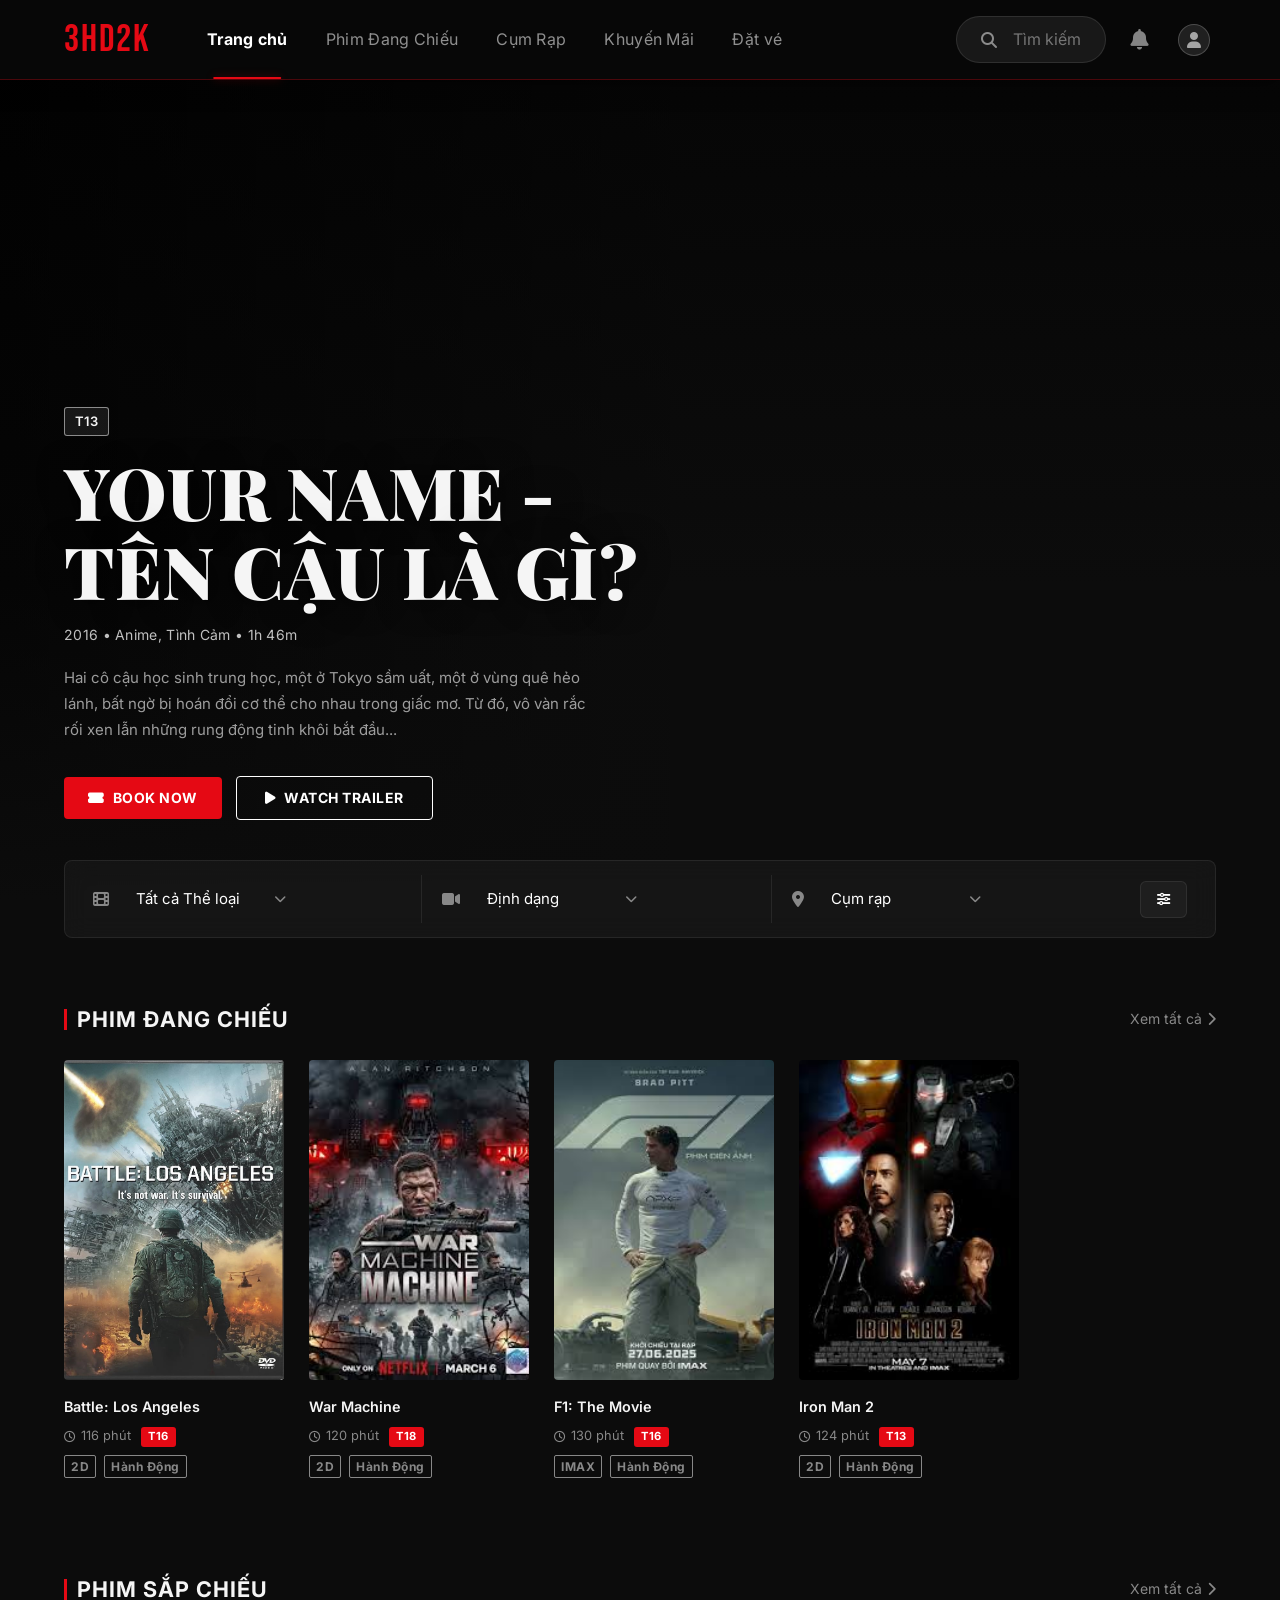
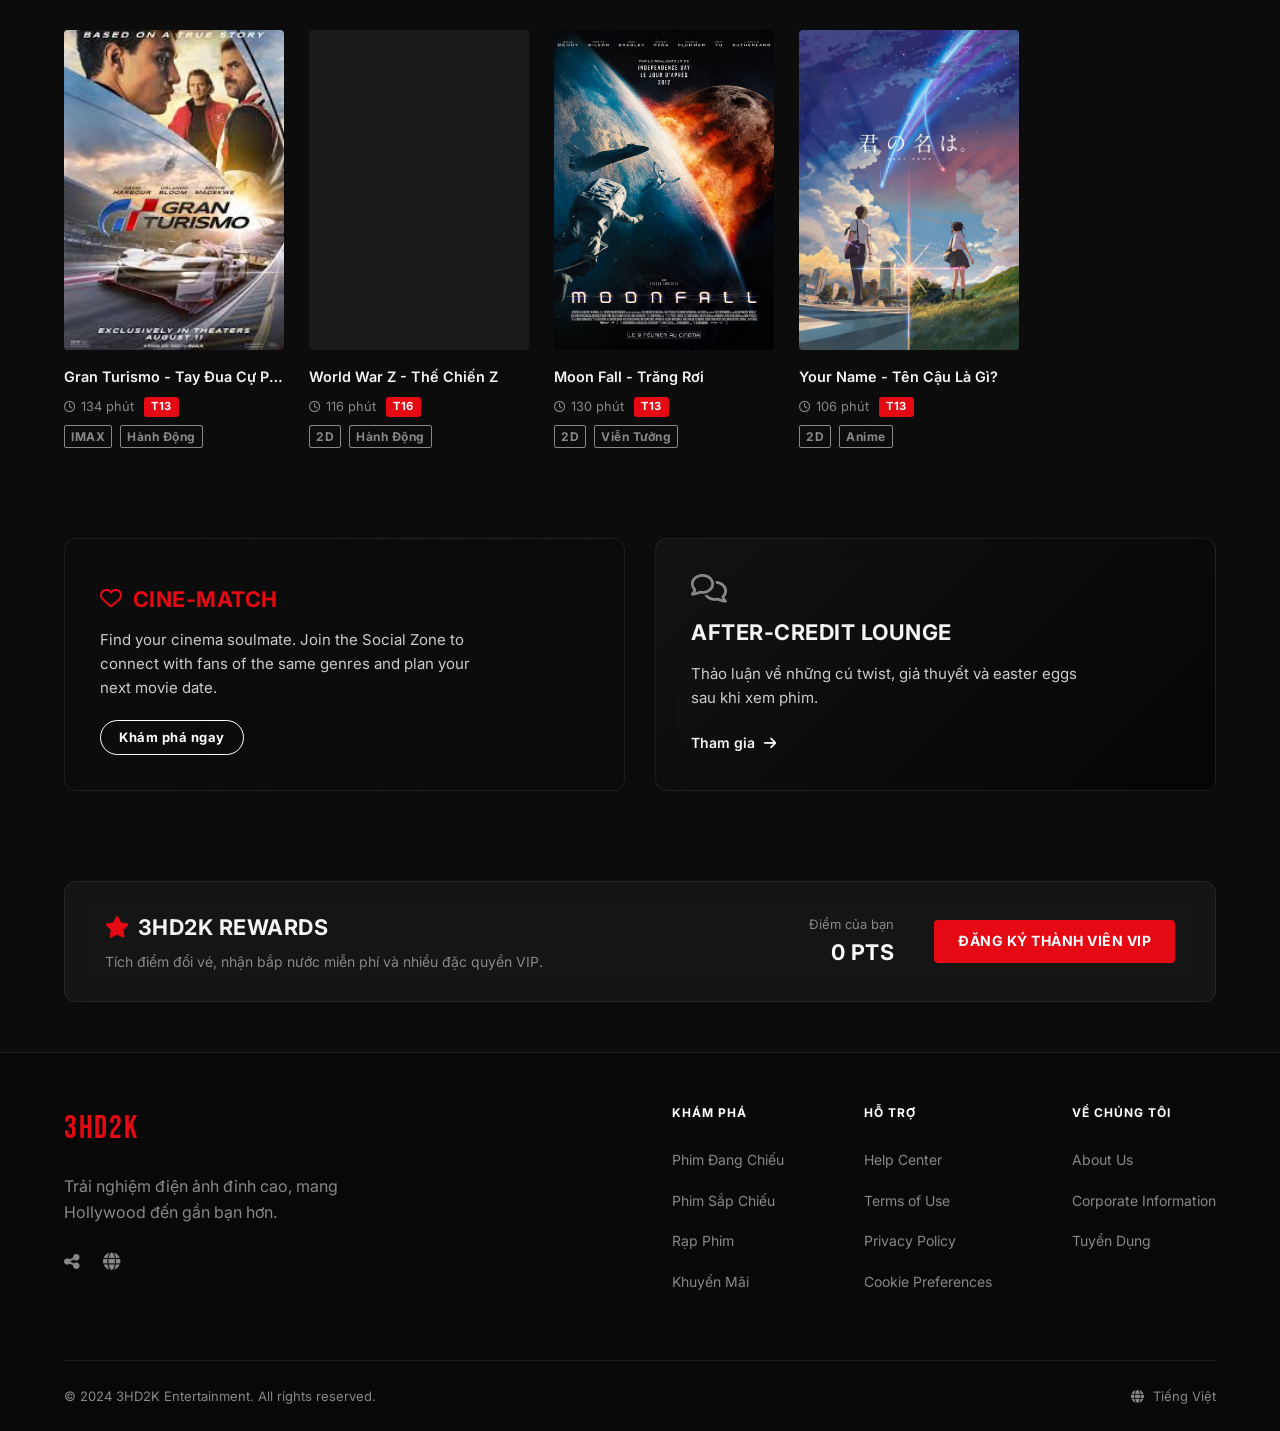
==== commit 6df78bc7: "Sửa tailwind + logic đăng nhập" ====
--- a/3HD2K_Fixed_Layout/index.html
+++ b/3HD2K_Fixed_Layout/index.html
@@ -1,4 +1,4 @@
-<!DOCTYPE html>
+﻿<!DOCTYPE html>
 <html lang="vi">
 <head>
     <meta charset="UTF-8">
@@ -12,6 +12,7 @@
     <link href="https://fonts.googleapis.com/css2?family=Bebas+Neue&family=Inter:wght@300;400;500;600;700&family=Playfair+Display:wght@700;900&display=swap" rel="stylesheet">
     <!-- FontAwesome for Icons -->
     <link href="https://cdnjs.cloudflare.com/ajax/libs/font-awesome/6.4.0/css/all.min.css" rel="stylesheet">
+<link rel="stylesheet" href="assets/css/custom-select.css">
 </head>
 <body>
     <header class="navbar">
@@ -21,7 +22,7 @@
                 <a href="#" class="active">Trang chủ</a>
                 <a href="pages/movies.html?tab=now-showing">Phim Đang Chiếu</a>
                 <a href="pages/cinemas.html">Cụm Rạp</a>
-                <a href="#">Khuyến Mãi</a>
+                <a href="pages/Tai_Khoan/profile.html#offers">Khuyến Mãi</a>
                 <a href="#">Đặt vé</a>
             </nav>
         </div>
@@ -302,7 +303,7 @@
                         <li><a href="pages/movies.html?tab=now-showing">Phim Đang Chiếu</a></li>
                         <li><a href="#">Phim Sắp Chiếu</a></li>
                         <li><a href="#">Rạp Phim</a></li>
-                        <li><a href="#">Khuyến Mãi</a></li>
+                        <li><a href="pages/Tai_Khoan/profile.html#offers">Khuyến Mãi</a></li>
                     </ul>
                 </div>
                 <div class="link-column">
@@ -355,5 +356,8 @@
     <script src="assets/js/data.js"></script>
     <script src="assets/js/main.js"></script>
     <script src="assets/js/home.js"></script>
+<script src="assets/js/custom-select.js"></script>
 </body>
 </html>
+
+
--- a/3HD2K_Fixed_Layout/assets/css/custom-select.css
+++ b/3HD2K_Fixed_Layout/assets/css/custom-select.css
@@ -0,0 +1,97 @@
+/* CUSTOM SELECT WRAPPER */
+.custom-select-wrapper {
+    position: relative;
+    user-select: none;
+    min-width: 180px;
+}
+
+/* THE TRIGGER (VISIBLE BOX) */
+.custom-select-trigger {
+    position: relative;
+    display: flex;
+    justify-content: space-between;
+    align-items: center;
+    background-color: transparent; /* Dark theme */
+    color: #fff;
+    padding: 12px 15px;
+    border: none;
+    border-radius: 4px;
+    cursor: pointer;
+    font-size: 15px;
+    transition: background 0.3s ease;
+}
+
+.custom-select-trigger:hover {
+    background-color: rgba(255, 255, 255, 0.05);
+}
+
+/* CHEVRON ICON */
+.custom-select-trigger i {
+    transition: transform 0.3s ease;
+    font-size: 12px;
+    color: #888;
+}
+
+.custom-select-wrapper.open .custom-select-trigger i {
+    transform: rotate(180deg);
+}
+.custom-select-wrapper.open .custom-select-trigger {
+    border-bottom-left-radius: 0;
+    border-bottom-right-radius: 0;
+}
+
+/* OPTIONS DROPDOWN */
+.custom-select-options {
+    position: absolute;
+    display: none;
+    top: 100%;
+    left: 0;
+    right: 0;
+    background-color: #333; /* Darker grey like the screenshot */
+    border: 1px solid #444;
+    border-top: none;
+    border-bottom-left-radius: 4px;
+    border-bottom-right-radius: 4px;
+    z-index: 999;
+    max-height: 250px;
+    overflow-y: auto;
+    box-shadow: 0 4px 10px rgba(0,0,0,0.5);
+}
+
+.custom-select-wrapper.open .custom-select-options {
+    display: block;
+}
+
+/* INDIVIDUAL OPTION */
+.custom-option {
+    padding: 10px 15px;
+    color: #fff;
+    cursor: pointer;
+    font-size: 14px;
+    transition: background 0.2s ease, color 0.2s ease;
+}
+
+/* HOVER STATE */
+.custom-option:hover {
+    background-color: #e50914; /* Primary Red */
+    color: #fff; /* White text for contrast on red */
+}
+
+.custom-option.selected {
+    font-weight: bold;
+}
+
+/* Custom Scrollbar for Dropdown */
+.custom-select-options::-webkit-scrollbar {
+    width: 6px;
+}
+.custom-select-options::-webkit-scrollbar-track {
+    background: #222;
+}
+.custom-select-options::-webkit-scrollbar-thumb {
+    background: #555;
+    border-radius: 3px;
+}
+.custom-select-options::-webkit-scrollbar-thumb:hover {
+    background: #777;
+}
